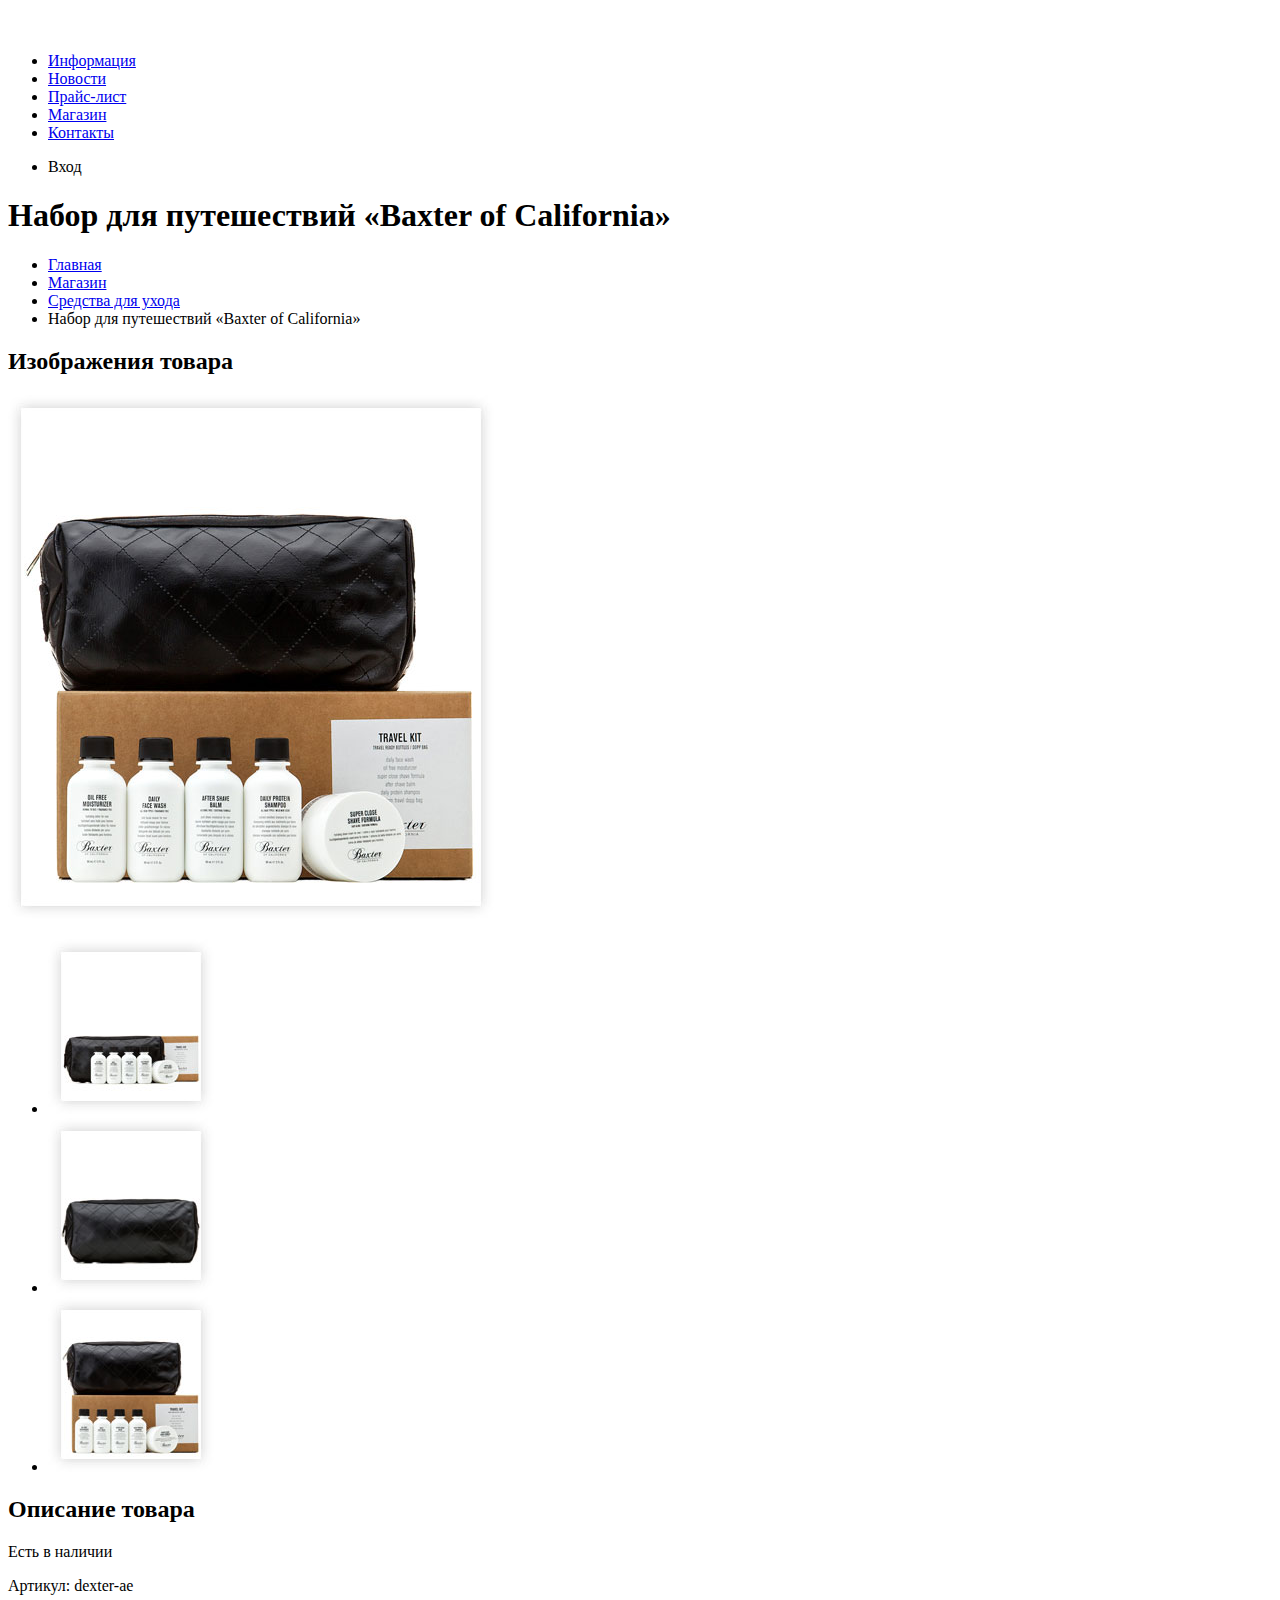
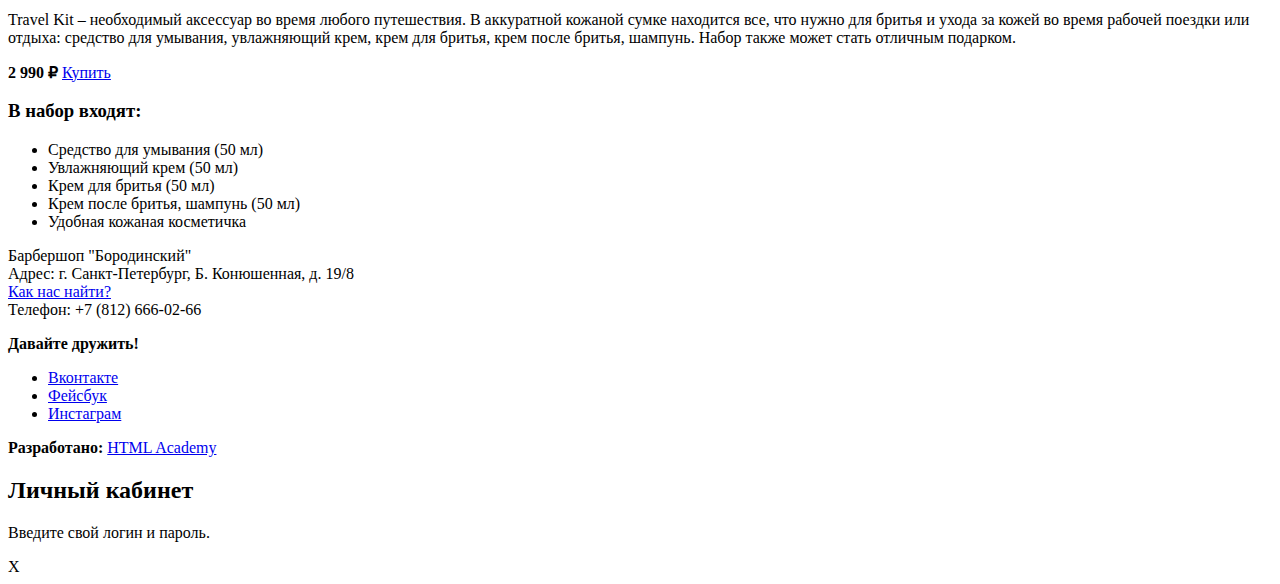
==== catalog-item.html @ 06c82981 "Update index.html" ====
<!DOCTYPE html>
<html lang="ru">
	<head>
		<meta charset="utf-8">
		<title></title>
	</head>
	<body>
		<header class="main-header">
			<nav class="main-menu">
				<a class="main-header-logo" href="index.html">
					<img src="img/logo-small.svg" alt="Логотип барбершопа «Бородинский»" width="111" height="24">
				</a>
				<ul class="site-menu">
					<li><a href="info.html">Информация</a></li>
					<li><a href="news.html">Новости</a></li>
					<li><a href="price.html">Прайс-лист</a></li>
					<li class="site-menu-current"><a href="shop.html">Магазин</a></li>
					<li><a href="contacts.html">Контакты</a></li>
				</ul>
				<ul class="user-menu">
					<li class="login-link">Вход</li>
				</ul>
			</nav>
		</header>
		
		<main class="main-content">
			<h1 class="page-title">Набор для путешествий «Baxter of California»</h1>
			
			<ul class="breadcrumbs">
				<li><a href="index.html">Главная</a></li>
				<li><a href="#.html">Магазин</a></li>
				<li><a href="#.html">Средства для ухода</a></li>
				<li class="breadcrumbs-current">Набор для путешествий «Baxter of California»</li>
			</ul>
			
			<section class="product-photos">
				<h2 class="visually-hidden">Изображения товара</h2>
				<p class="product-photo-full">
					<img src="img/product-big.jpg" width="486" height="524" alt="Фото всего набора">
				</p>
				<ul class="product-photo-preview">
					<li><img src="img/product-small-1.jpg" width="166" height="175" alt="Фото в анфас"></li>
					<li><img src="img/product-small-2.jpg" width="166" height="175" alt="Фото в профиль"></li>
					<li><img src="img/product-small-3.jpg" width="166" height="175" alt="Фото отдельной части"></li>
				</ul>
			</section>
			
			<section class="product-info">
				<h2 class="visually-hidden">Описание товара</h2>
				<p class="product-availability">Есть в наличии</p>
				<p class="product-article">Артикул: dexter-ae</p>
				<p class="product-text">Travel Kit – необходимый аксессуар во время любого путешествия. В аккуратной кожаной сумке находится все, что нужно для бритья и ухода за кожей во время рабочей поездки или отдыха: средство для умывания, увлажняющий крем, крем для бритья, крем после бритья, шампунь. Набор также может стать отличным подарком.</p>
				<p class="product-price">
					<b>2 990 ₽</b>
					<a class="button" href="#">Купить</a>
				</p>
				<h3>В набор входят:</h3>
				<ul>
					<li>Средство для умывания (50 мл)</li>
					<li>Увлажняющий крем (50 мл)</li>
					<li>Крем для бритья (50 мл)</li>
					<li>Крем после бритья, шампунь (50 мл)</li>
					<li>Удобная кожаная косметичка</li>
				</ul>
			</section>
		</main>
		
		<footer class="main-footer">
			<p class="footer-contacts">
				Барбершоп "Бородинский"<br>
				Адрес: г. Санкт-Петербург, Б. Конюшенная, д. 19/8<br>
				<a href="map.html">Как нас найти?</a><br>
				Телефон: +7 (812) 666-02-66
			</p>
			<div class="footer-social">
				<b>Давайте дружить!</b>
				<ul>
					<li><a class="social-button" href="#">Вконтакте</a></li>
					<li><a class="social-button" href="#">Фейсбук</a></li>
					<li><a class="social-button" href="#">Инстаграм</a></li>
				</ul>		
			</div>
			<p class="footer-copyright">
				<b>Разработано:</b>
				<a class="button" href="https://htmlacademy.ru/">HTML Academy</a>
			</p>
		</footer>
		
		<section class="modal modal-login">
			<h2>Личный кабинет</h2>
			<p>Введите свой логин и пароль.</p>
			<!-- Форма входа -->
			<span class="modal-close">X</span>
		</section>
	</body>
</html>
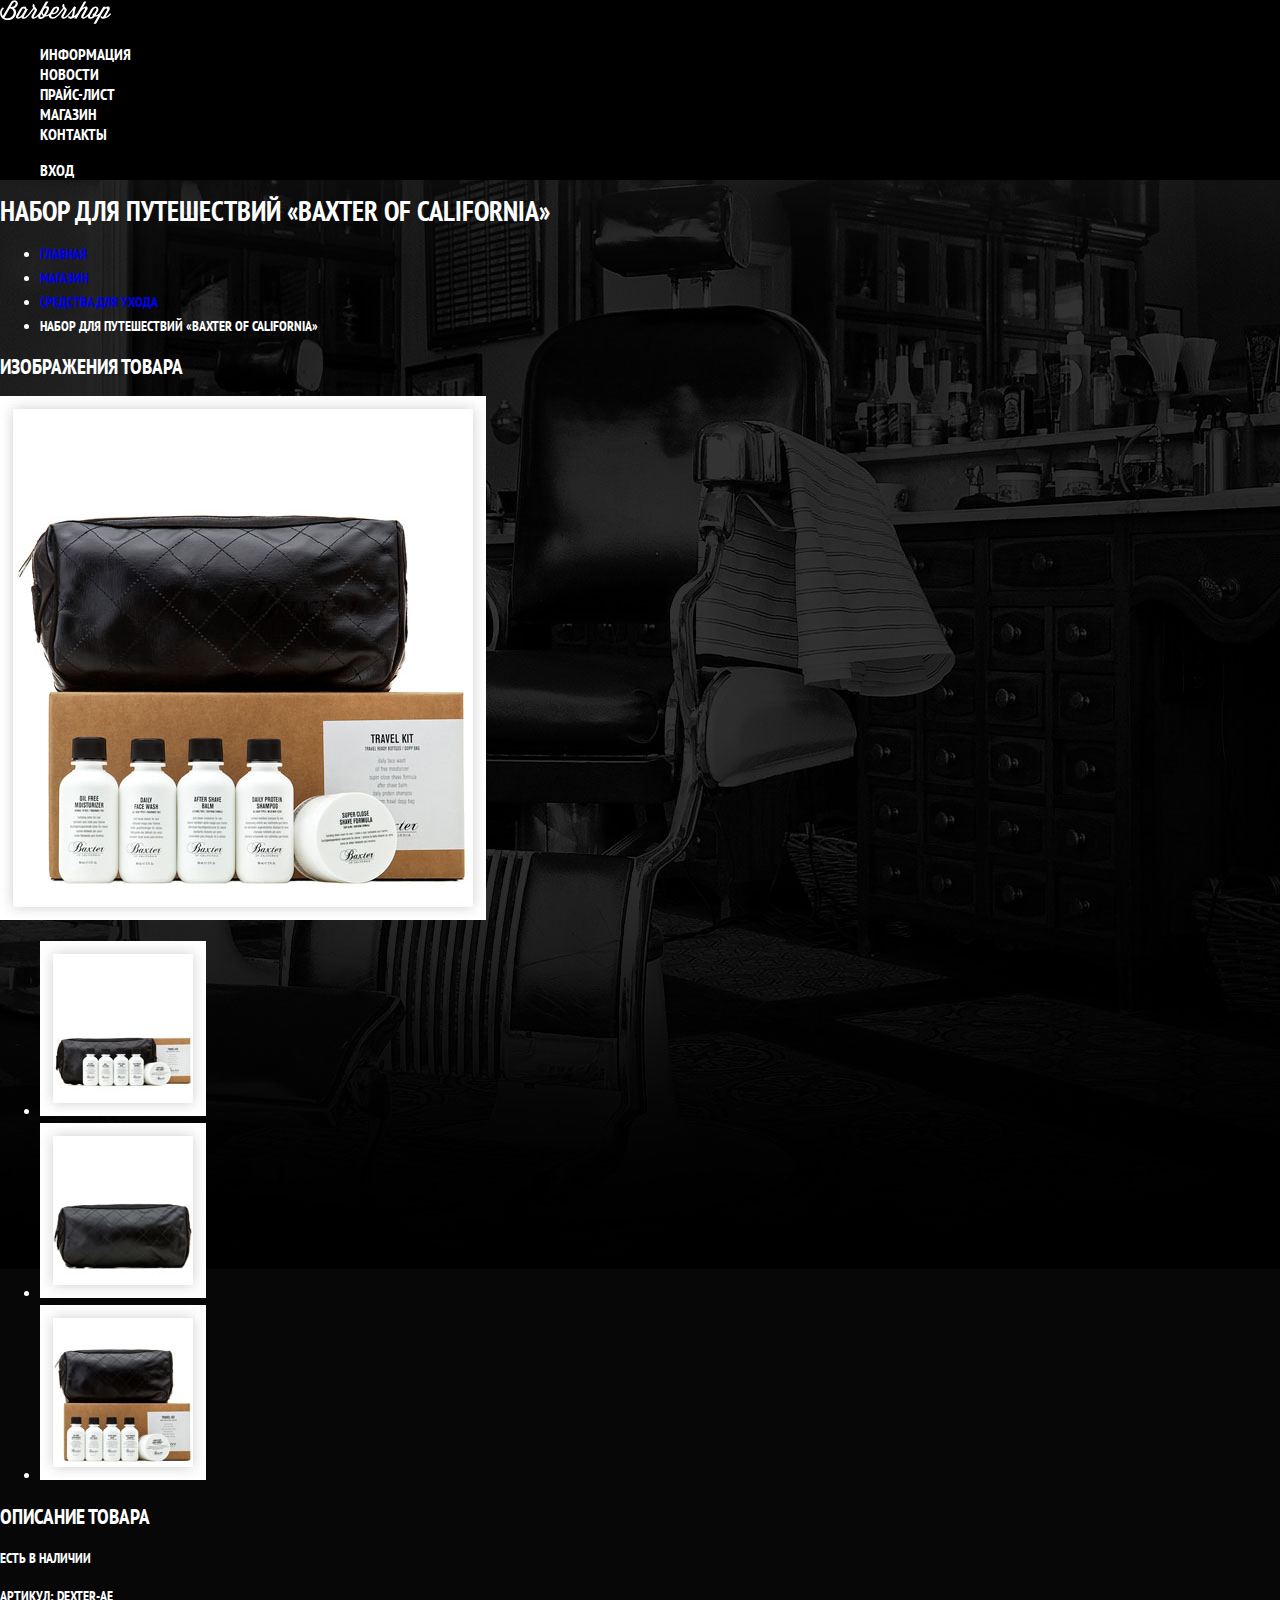
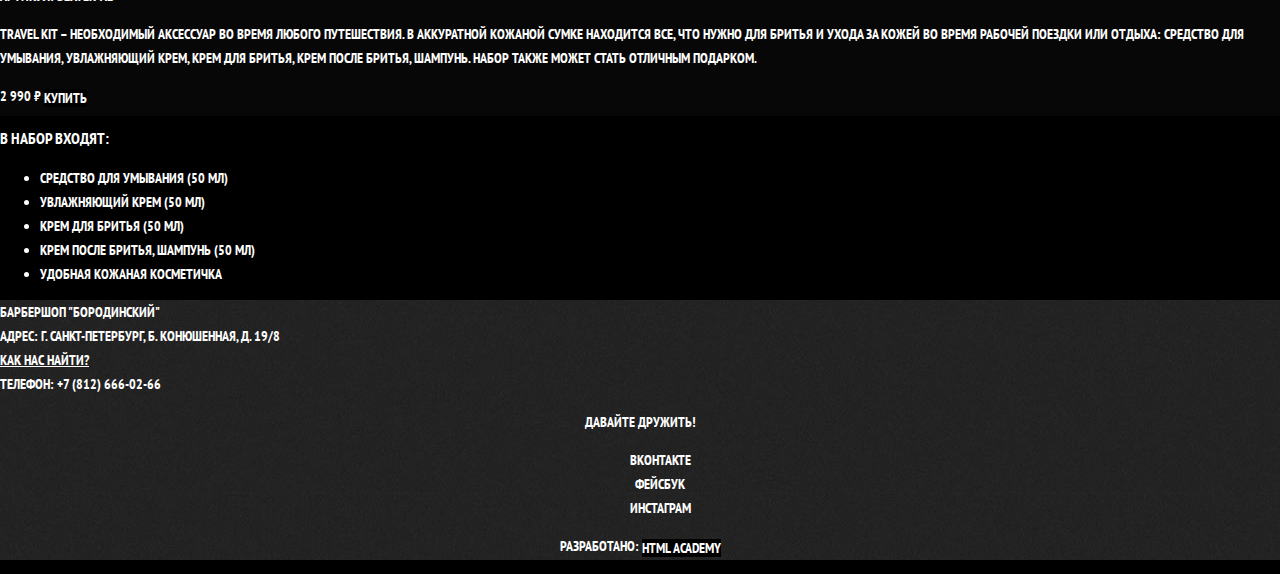
==== commit fe03894a: "Add style.css" ====
--- a/catalog-item.html
+++ b/catalog-item.html
@@ -2,37 +2,43 @@
 <html lang="ru">
 	<head>
 		<meta charset="utf-8">
-		<title></title>
+		<title>Барбершоп «Бородинский»</title>
+		<link href="https://fonts.googleapis.com/css?family=PT+Sans+Narrow:400,700&amp;subset=latin,cyrillic" rel="stylesheet">
+		<link href="css/normalize.css" rel="stylesheet">
+		<link href="css/style.css" rel="stylesheet">
 	</head>
 	<body>
 		<header class="main-header">
 			<nav class="main-menu">
 				<a class="main-header-logo" href="index.html">
-					<img src="img/logo-small.svg" alt="Логотип барбершопа «Бородинский»" width="111" height="24">
+					<img src="img/logo-small.svg" width="111" height="24" alt="Логотип барбершопа «Бородинский»">
 				</a>
 				<ul class="site-menu">
 					<li><a href="info.html">Информация</a></li>
 					<li><a href="news.html">Новости</a></li>
 					<li><a href="price.html">Прайс-лист</a></li>
-					<li class="site-menu-current"><a href="shop.html">Магазин</a></li>
+					<li><a href="catalog.html">Магазин</a></li>
 					<li><a href="contacts.html">Контакты</a></li>
 				</ul>
 				<ul class="user-menu">
-					<li class="login-link">Вход</li>
+					<li>
+						<a class="login-link" href="login.html">Вход</a>
+					</li>
 				</ul>
 			</nav>
 		</header>
-		
+
 		<main class="main-content">
+
 			<h1 class="page-title">Набор для путешествий «Baxter of California»</h1>
-			
+
 			<ul class="breadcrumbs">
 				<li><a href="index.html">Главная</a></li>
 				<li><a href="#.html">Магазин</a></li>
 				<li><a href="#.html">Средства для ухода</a></li>
 				<li class="breadcrumbs-current">Набор для путешествий «Baxter of California»</li>
 			</ul>
-			
+
 			<section class="product-photos">
 				<h2 class="visually-hidden">Изображения товара</h2>
 				<p class="product-photo-full">
@@ -44,7 +50,7 @@
 					<li><img src="img/product-small-3.jpg" width="166" height="175" alt="Фото отдельной части"></li>
 				</ul>
 			</section>
-			
+
 			<section class="product-info">
 				<h2 class="visually-hidden">Описание товара</h2>
 				<p class="product-availability">Есть в наличии</p>
@@ -64,7 +70,7 @@
 				</ul>
 			</section>
 		</main>
-		
+
 		<footer class="main-footer">
 			<p class="footer-contacts">
 				Барбершоп "Бородинский"<br>
@@ -78,19 +84,12 @@
 					<li><a class="social-button" href="#">Вконтакте</a></li>
 					<li><a class="social-button" href="#">Фейсбук</a></li>
 					<li><a class="social-button" href="#">Инстаграм</a></li>
-				</ul>		
+				</ul>
 			</div>
 			<p class="footer-copyright">
 				<b>Разработано:</b>
 				<a class="button" href="https://htmlacademy.ru/">HTML Academy</a>
 			</p>
 		</footer>
-		
-		<section class="modal modal-login">
-			<h2>Личный кабинет</h2>
-			<p>Введите свой логин и пароль.</p>
-			<!-- Форма входа -->
-			<span class="modal-close">X</span>
-		</section>
 	</body>
 </html>
--- a/css/style.css
+++ b/css/style.css
@@ -0,0 +1,207 @@
+body {
+  margin: 0;
+  padding: 0;
+
+  font-family: "PT Sans Narrow", Arial, sans-serif;
+  font-size: 14px;
+  line-height: 24px;
+  font-weight: 700;
+  color: #ffffff;
+  text-transform: uppercase;
+
+  background-color: #000000;
+  background-image: url("../img/bg.jpg");
+  background-position: top center;
+  background-repeat: no-repeat;
+}
+
+.inner-page {
+  color: #000000;
+
+  background-color: #f9f6f3;
+  background-image: url("img/pattern-light.jpg");
+  background-position: 0 0;
+  background-repeat: repeat;
+}
+
+a {
+  text-decoration: none;
+}
+
+.button {
+  font: inherit;
+
+  text-align: center;
+  color: #ffffff;
+  vertical-align: middle;
+  text-transform: uppercase;
+
+  background-color: #000000;
+  border: none;
+}
+
+.button:hover,
+.button:focus,
+.button:active {
+  background-color: #663d15;
+}
+
+.main-menu {
+  font-size: 16px;
+  line-height: 20px;
+  color: #ffffff;
+
+  background-color: #000000;
+}
+
+.site-menu,
+.user-menu {
+  list-style: none;
+}
+
+.site-menu a,
+.user-menu a {
+  color: #ffffff;
+}
+
+.site-menu a:hover,
+.site-menu a:focus,
+.user-menu a:hover,
+.user-menu a:focus {
+  background-color: #242424;
+}
+
+.features-list {
+  list-style: none;
+}
+
+.features-item {
+  text-align: center;
+}
+
+.features-item h3 {
+  font-size: 30px;
+  line-height: 42px;
+}
+
+.index-columns {
+  color: #000000;
+
+  background-color: #f8f5f2;
+  background-image: url("../img/pattern-light.jpg");
+  background-position: 0 0;
+  background-repeat: repeat;
+}
+
+.index-columns h2 {
+  font-size: 30px;
+  line-height: 42px;
+}
+.news-list {
+  list-style: none;
+}
+
+.news-item time {
+  text-transform: none;
+}
+
+.gallery-content {
+  background-color: #cccccc;
+  border: 7px solid #ffffff;
+}
+
+.appointment-item input {
+  font: inherit;
+
+  background-color: transparent;
+  border: 2px solid #000000;
+}
+
+.appointment-item input:focus {
+  border-color: #663d15;
+}
+
+.main-footer {
+  color: #ffffff;
+
+  background-color: #212121;
+  background-image: url("../img/pattern-dark.jpg");
+  background-position: 0 0;
+  background-repeat: repeat;
+}
+
+.footer-contacts a {
+  color: #ffffff;
+  text-decoration: underline;
+}
+
+.footer-contacts a:hover,
+.footer-contacts a:focus {
+  text-decoration: none;
+}
+
+.footer-social {
+  text-align: center;
+}
+
+.footer-social ul {
+  list-style: none;
+}
+
+.social-button {
+  color: #ffffff;
+}
+
+.footer-copyright {
+  text-align: center;
+}
+
+.footer-copyright .button:hover,
+.footer-copyright .button:focus {
+  color: #000000;
+
+  background-color: #ffffff;
+}
+
+.modal {
+  color: #000000;
+
+  background-color: #f8f3f0;
+  background-image: url("../img/pattern-light.jpg");
+  background-position: 0 0;
+  background-repeat: repeat;
+}
+
+.modal h2 {
+  font-size: 30px;
+  line-height: 42px;
+}
+
+.login-form input[type="text"],
+.login-form input[type="password"] {
+  font: inherit;
+  color: #000000;
+  text-transform: uppercase;
+
+  background-color: #f9f6f3;
+  border: 2px solid #000000;
+}
+
+.login-form input:focus {
+  border-color: #663d15;
+}
+
+.login-checkbox:hover,
+.login-checkbox:focus {
+  color: #663d15;
+}
+
+.restore {
+  color: #000000;
+  text-decoration: underline;
+}
+
+.restore:hover,
+.restore:focus {
+  text-decoration: none;
+}
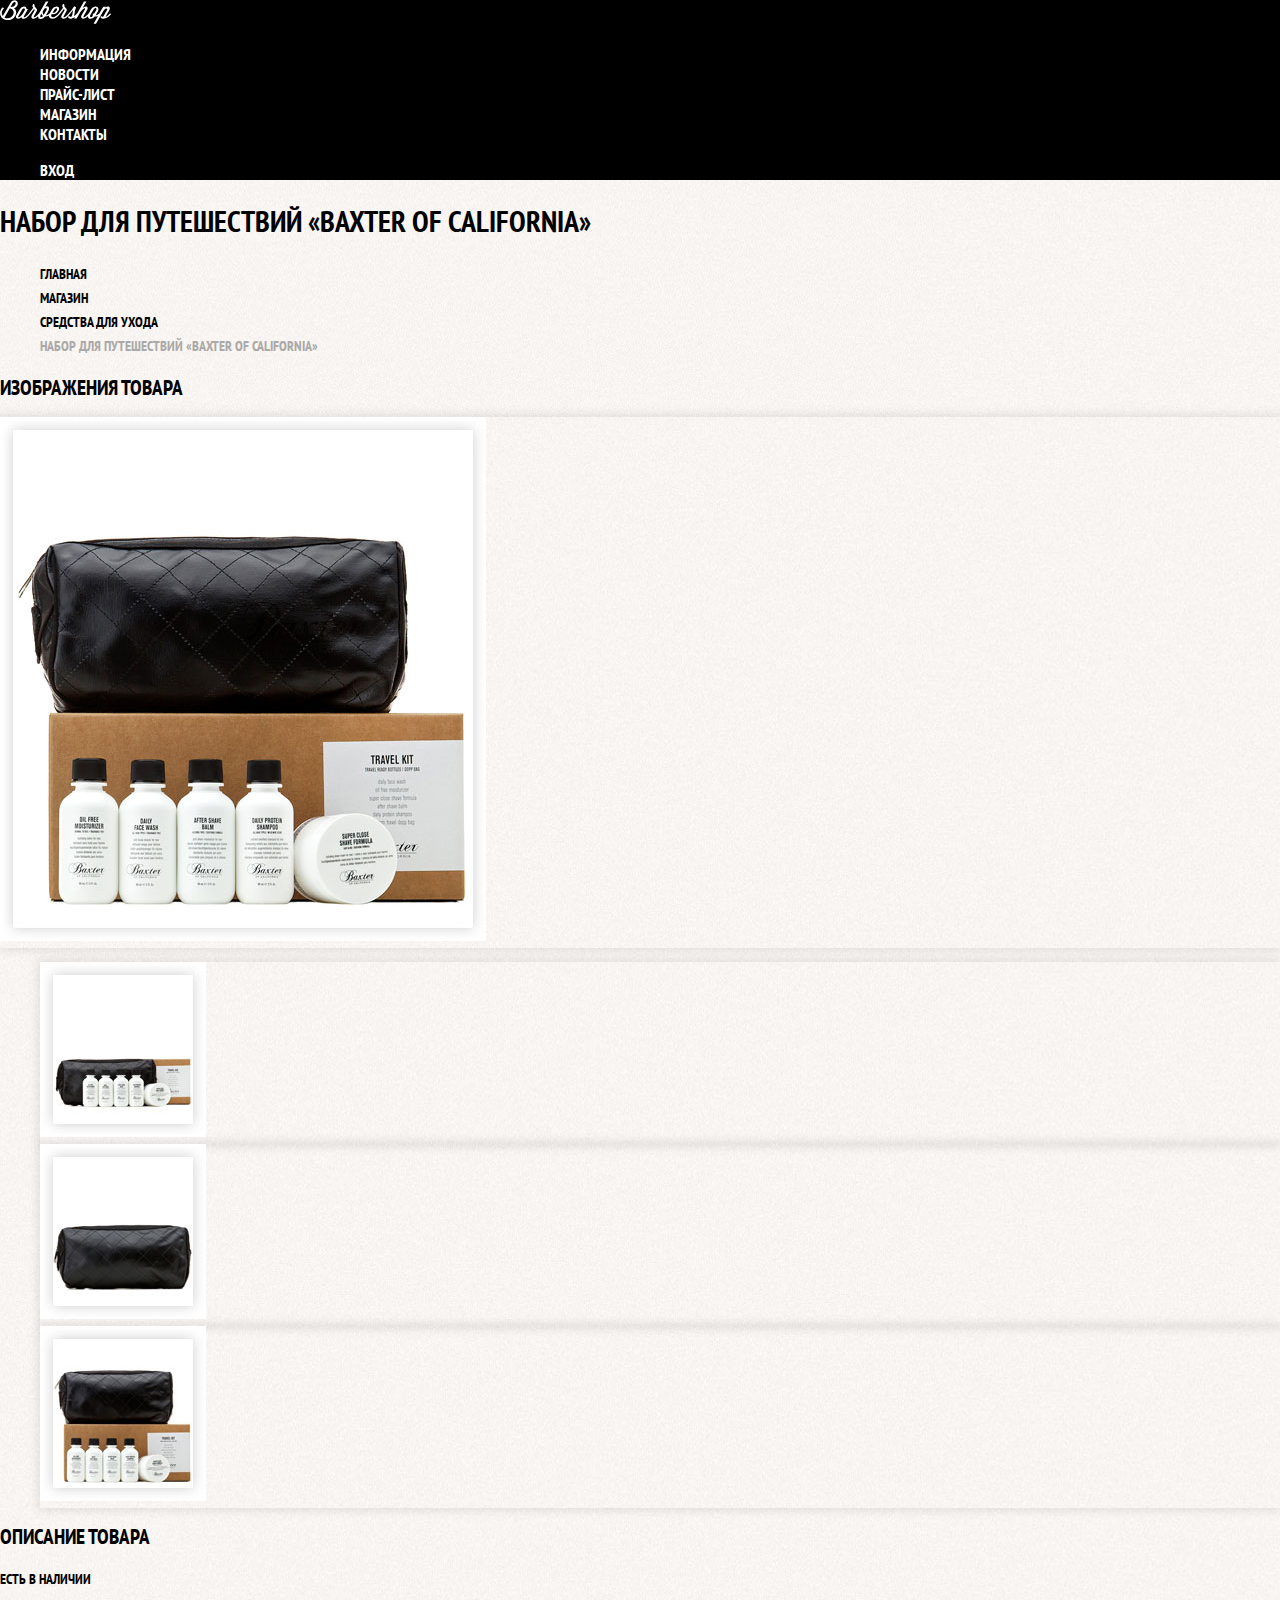
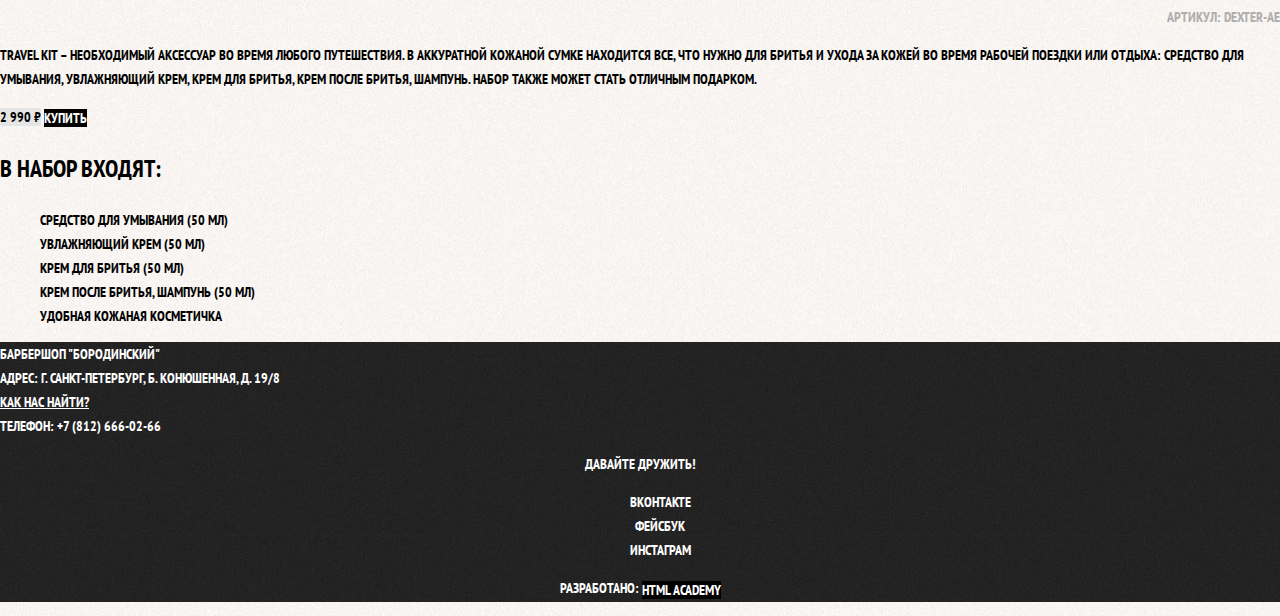
==== commit a6a1d47a: "Update style.css" ====
--- a/catalog-item.html
+++ b/catalog-item.html
@@ -7,7 +7,7 @@
 		<link href="css/normalize.css" rel="stylesheet">
 		<link href="css/style.css" rel="stylesheet">
 	</head>
-	<body>
+	<body class="inner-page">
 		<header class="main-header">
 			<nav class="main-menu">
 				<a class="main-header-logo" href="index.html">
--- a/css/style.css
+++ b/css/style.css
@@ -19,7 +19,7 @@
   color: #000000;
 
   background-color: #f9f6f3;
-  background-image: url("img/pattern-light.jpg");
+  background-image: url("../img/pattern-light.jpg");
   background-position: 0 0;
   background-repeat: repeat;
 }
@@ -121,6 +121,158 @@
   border-color: #663d15;
 }
 
+.page-title {
+  font-size: 30px;
+  line-height: 42px;
+}
+
+.breadcrumbs {
+  list-style: none;
+}
+
+.breadcrumbs a {
+  color: #000000;
+}
+
+.breadcrumbs a:hover,
+.breadcrumbs a:focus {
+  text-decoration: underline;
+}
+
+.breadcrumbs-current {
+  color: #aba9a7;
+}
+
+.filter fieldset {
+  border: none;
+}
+
+.filter legend {
+  font-size: 24px;
+  line-height: 30px;
+}
+
+.filter ul {
+  list-style: none;
+  line-height: 18px;
+}
+
+.filter-input:hover + label,
+.filter-input:focus + label {
+  color: #663d15;
+}
+
+.filter-input:disabled + label {
+  color: #000000;
+
+  opacity: 0.5;
+}
+
+.catalog-list {
+  list-style: none;
+}
+
+.catalog-item {
+  background-color: #f8f8f8;
+  box-shadow: 0 0 10px rgba(0, 0, 0, 0.1);
+}
+
+.catalog-item:hover {
+  box-shadow: 0 0 10px rgba(0, 0, 0, 0.2);
+}
+
+.catalog-item a {
+  color: #000000;
+}
+
+.catalog-item h3 {
+  font-size: 14px;
+  line-height: 18px;
+}
+
+.catalog-category {
+  text-transform: none;
+}
+.catalog-item-price b {
+  font-size: 14px;
+  line-height: 20px;
+  text-align: center;
+
+  background-color: #e5e5e5;
+}
+
+.catalog-item-price .button {
+  line-height: 20px;
+  color: #ffffff;
+}
+
+.pagination-list {
+  list-style: none;
+}
+
+.pagination-item a {
+  color: #ffffff;
+
+  background-color: #000000;
+}
+
+.pagination-item a:hover,
+.pagination-item a:focus,
+.pagination-item a:active {
+  background-color: #663d15;
+}
+
+.pagination-item-current a {
+  color: #000000;
+
+  background-color: #ffffff;
+}
+
+.pagination-item-current a:hover,
+.pagination-item-current a:focus,
+.pagination-item-current a:active {
+  color: #000000;
+
+  background-color: #ffffff;
+}
+
+.product-photo-preview {
+  list-style: none;
+}
+
+.product-photo-preview {
+  list-style: none;
+}
+
+.product-photo-preview li {
+  box-shadow: 0 0 10px 2px rgba(0, 0, 0, 0.1);
+}
+
+.product-photo-full {
+  box-shadow: 0 0 10px 2px rgba(0, 0, 0, 0.1);
+}
+
+.product-article {
+  text-align: right;
+  color: #aeaeae;
+}
+
+.product-info h3 {
+  font-size: 24px;
+  line-height: 30px;
+}
+
+.product-info ul {
+  list-style: none;
+}
+
+.product-price b {
+  line-height: 20px;
+  text-align: center;
+
+  background-color: #e5e5e5;
+}
+
 .main-footer {
   color: #ffffff;
 
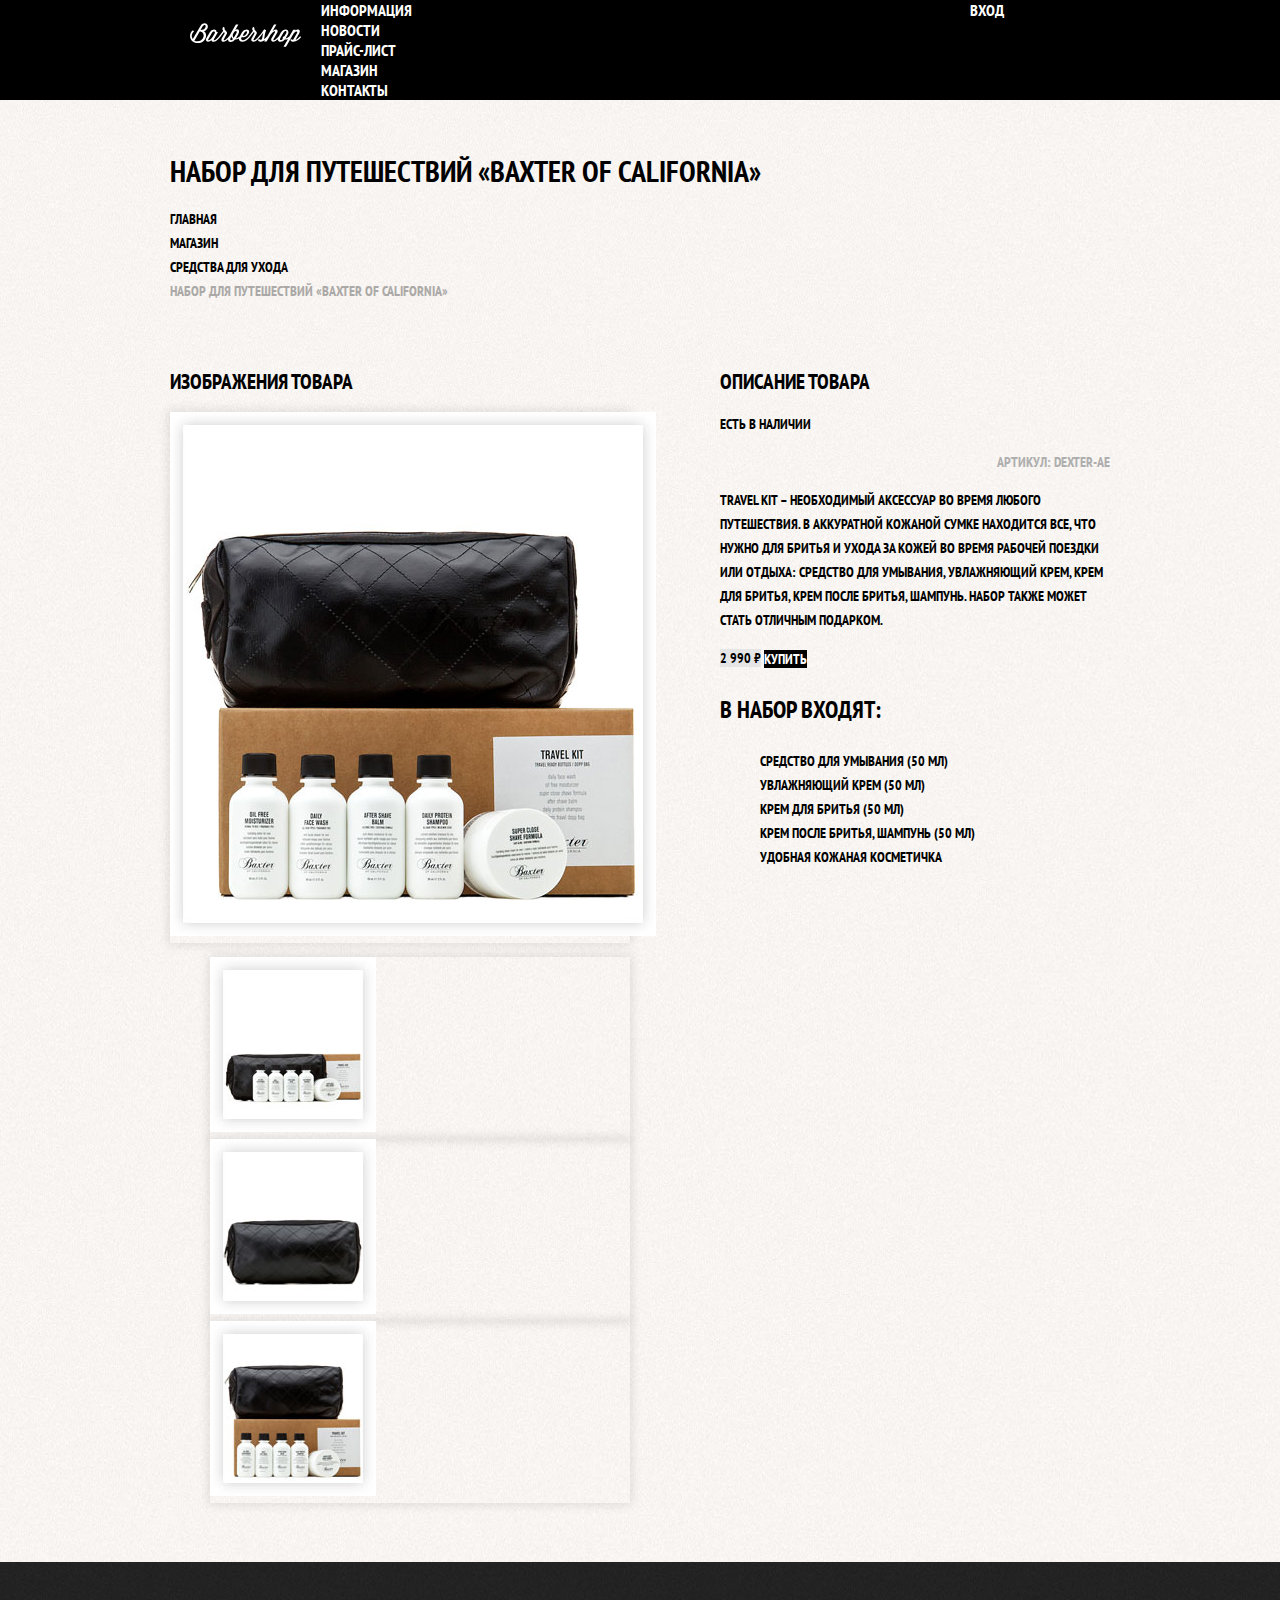
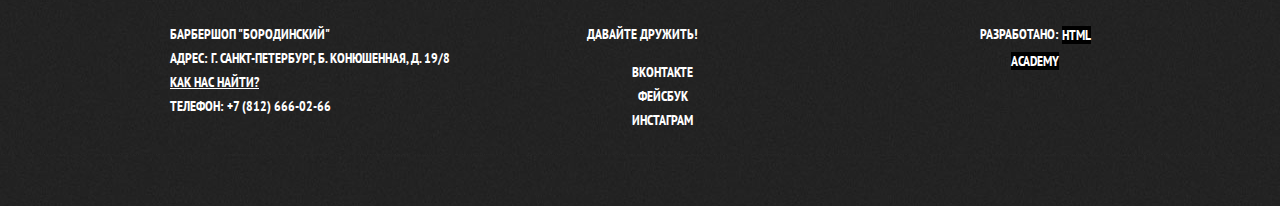
==== commit 3da6b379: "Updated style.css" ====
--- a/catalog-item.html
+++ b/catalog-item.html
@@ -9,7 +9,7 @@
 	</head>
 	<body class="inner-page">
 		<header class="main-header">
-			<nav class="main-menu">
+			<nav class="main-menu container">
 				<a class="main-header-logo" href="index.html">
 					<img src="img/logo-small.svg" width="111" height="24" alt="Логотип барбершопа «Бородинский»">
 				</a>
@@ -28,7 +28,7 @@
 			</nav>
 		</header>
 
-		<main class="main-content">
+		<main class="container">
 
 			<h1 class="page-title">Набор для путешествий «Baxter of California»</h1>
 
@@ -39,57 +39,61 @@
 				<li class="breadcrumbs-current">Набор для путешествий «Baxter of California»</li>
 			</ul>
 
-			<section class="product-photos">
-				<h2 class="visually-hidden">Изображения товара</h2>
-				<p class="product-photo-full">
-					<img src="img/product-big.jpg" width="486" height="524" alt="Фото всего набора">
-				</p>
-				<ul class="product-photo-preview">
-					<li><img src="img/product-small-1.jpg" width="166" height="175" alt="Фото в анфас"></li>
-					<li><img src="img/product-small-2.jpg" width="166" height="175" alt="Фото в профиль"></li>
-					<li><img src="img/product-small-3.jpg" width="166" height="175" alt="Фото отдельной части"></li>
-				</ul>
-			</section>
+			<div class="catalog-columns">
+				<section class="product-photos">
+					<h2 class="visually-hidden">Изображения товара</h2>
+					<p class="product-photo-full">
+						<img src="img/product-big.jpg" width="486" height="524" alt="Фото всего набора">
+					</p>
+					<ul class="product-photo-preview">
+						<li><img src="img/product-small-1.jpg" width="166" height="175" alt="Фото в анфас"></li>
+						<li><img src="img/product-small-2.jpg" width="166" height="175" alt="Фото в профиль"></li>
+						<li><img src="img/product-small-3.jpg" width="166" height="175" alt="Фото отдельной части"></li>
+					</ul>
+				</section>
 
-			<section class="product-info">
-				<h2 class="visually-hidden">Описание товара</h2>
-				<p class="product-availability">Есть в наличии</p>
-				<p class="product-article">Артикул: dexter-ae</p>
-				<p class="product-text">Travel Kit – необходимый аксессуар во время любого путешествия. В аккуратной кожаной сумке находится все, что нужно для бритья и ухода за кожей во время рабочей поездки или отдыха: средство для умывания, увлажняющий крем, крем для бритья, крем после бритья, шампунь. Набор также может стать отличным подарком.</p>
-				<p class="product-price">
-					<b>2 990 ₽</b>
-					<a class="button" href="#">Купить</a>
-				</p>
-				<h3>В набор входят:</h3>
-				<ul>
-					<li>Средство для умывания (50 мл)</li>
-					<li>Увлажняющий крем (50 мл)</li>
-					<li>Крем для бритья (50 мл)</li>
-					<li>Крем после бритья, шампунь (50 мл)</li>
-					<li>Удобная кожаная косметичка</li>
-				</ul>
-			</section>
+				<section class="product-info">
+					<h2 class="visually-hidden">Описание товара</h2>
+					<p class="product-availability">Есть в наличии</p>
+					<p class="product-article">Артикул: dexter-ae</p>
+					<p class="product-text">Travel Kit – необходимый аксессуар во время любого путешествия. В аккуратной кожаной сумке находится все, что нужно для бритья и ухода за кожей во время рабочей поездки или отдыха: средство для умывания, увлажняющий крем, крем для бритья, крем после бритья, шампунь. Набор также может стать отличным подарком.</p>
+					<p class="product-price">
+						<b>2 990 ₽</b>
+						<a class="button" href="#">Купить</a>
+					</p>
+					<h3>В набор входят:</h3>
+					<ul>
+						<li>Средство для умывания (50 мл)</li>
+						<li>Увлажняющий крем (50 мл)</li>
+						<li>Крем для бритья (50 мл)</li>
+						<li>Крем после бритья, шампунь (50 мл)</li>
+						<li>Удобная кожаная косметичка</li>
+					</ul>
+				</section>
+			</div>
 		</main>
 
 		<footer class="main-footer">
-			<p class="footer-contacts">
-				Барбершоп "Бородинский"<br>
-				Адрес: г. Санкт-Петербург, Б. Конюшенная, д. 19/8<br>
-				<a href="map.html">Как нас найти?</a><br>
-				Телефон: +7 (812) 666-02-66
-			</p>
-			<div class="footer-social">
-				<b>Давайте дружить!</b>
-				<ul>
-					<li><a class="social-button" href="#">Вконтакте</a></li>
-					<li><a class="social-button" href="#">Фейсбук</a></li>
-					<li><a class="social-button" href="#">Инстаграм</a></li>
-				</ul>
+			<div class="container">
+				<p class="footer-contacts">
+					Барбершоп "Бородинский"<br>
+					Адрес: г. Санкт-Петербург, Б. Конюшенная, д. 19/8<br>
+					<a href="map.html">Как нас найти?</a><br>
+					Телефон: +7 (812) 666-02-66
+				</p>
+				<div class="footer-social">
+					<b>Давайте дружить!</b>
+					<ul>
+						<li><a class="social-button" href="#">Вконтакте</a></li>
+						<li><a class="social-button" href="#">Фейсбук</a></li>
+						<li><a class="social-button" href="#">Инстаграм</a></li>
+					</ul>
+				</div>
+				<p class="footer-copyright">
+					<b>Разработано:</b>
+					<a class="button" href="https://htmlacademy.ru/">HTML Academy</a>
+				</p>
 			</div>
-			<p class="footer-copyright">
-				<b>Разработано:</b>
-				<a class="button" href="https://htmlacademy.ru/">HTML Academy</a>
-			</p>
 		</footer>
 	</body>
 </html>
--- a/css/style.css
+++ b/css/style.css
@@ -1,3 +1,4 @@
+
 body {
   margin: 0;
   padding: 0;
@@ -24,6 +25,16 @@
   background-repeat: repeat;
 }
 
+.main-header {
+  margin-bottom: 75px;
+}
+
+.inner-page .main-header {
+  margin-bottom: 50px;
+
+  background-color: #000000;
+}
+
 a {
   text-decoration: none;
 }
@@ -47,16 +58,65 @@
 }
 
 .main-menu {
+  display: flex;
+  flex-direction: column;
+  align-items: center;
+
   font-size: 16px;
   line-height: 20px;
   color: #ffffff;
 
+  background-color: transparent;
+}
+
+.inner-page .main-menu {
+  align-items: flex-start;
+  flex-direction: row;
+}
+
+.main-header-logo {
+  order: 2;
+  width: 368px;
+  height: 153px;
+}
+
+.inner-page .main-header-logo {
+  order: 0;
+
+  width: 111px;
+  height: 24px;
+  padding: 23px 20px;
+}
+
+.main-menu-wrapper {
+  width: 100%;
+  margin-bottom: 60px;
+
   background-color: #000000;
+}
+
+.main-menu-wrapper .container {
+  display: flex;
+  justify-content: space-between;
 }
 
 .site-menu,
 .user-menu {
   list-style: none;
+  margin: 0;
+  padding: 0;
+}
+
+.site-menu {
+  width: 620px;;
+}
+
+.user-menu {
+  width: 140px;
+}
+
+.inner-page .user-menu {
+  margin-left: auto;
 }
 
 .site-menu a,
@@ -71,11 +131,27 @@
   background-color: #242424;
 }
 
+.container {
+  width: 940px;
+  margin: 0 auto;
+  padding: 0 10px;
+}
+
+.features {
+  margin-bottom: 80px;
+}
+
 .features-list {
+  display: flex;
+  justify-content: space-between;
+  margin: 0;
+  padding: 0;
+
   list-style: none;
 }
 
 .features-item {
+  width: 300px;
   text-align: center;
 }
 
@@ -85,6 +161,11 @@
 }
 
 .index-columns {
+  display: flex;
+  justify-content: space-between;
+  padding: 50px 80px;
+  margin-bottom: 35px;
+
   color: #000000;
 
   background-color: #f8f5f2;
@@ -97,12 +178,21 @@
   font-size: 30px;
   line-height: 42px;
 }
+
+.news {
+  width: 380px;
+}
+
 .news-list {
   list-style: none;
 }
 
 .news-item time {
   text-transform: none;
+}
+
+.gallery {
+  width: 380px;
 }
 
 .gallery-content {
@@ -110,6 +200,14 @@
   border: 7px solid #ffffff;
 }
 
+.contacts {
+  width: 380px;
+}
+
+.appointment {
+  width: 300px;
+}
+
 .appointment-item input {
   font: inherit;
 
@@ -122,11 +220,19 @@
 }
 
 .page-title {
+  margin: 0;
+  margin-bottom: 15px;
+  padding: 0;
+
   font-size: 30px;
   line-height: 42px;
 }
 
 .breadcrumbs {
+  padding: 0;
+  margin: 0;
+  margin-bottom: 50px;
+
   list-style: none;
 }
 
@@ -143,6 +249,15 @@
   color: #aba9a7;
 }
 
+.catalog-columns {
+  display: flex;
+  justify-content: space-between;
+}
+
+.filters {
+  width: 180px;
+}
+
 .filter fieldset {
   border: none;
 }
@@ -168,13 +283,32 @@
   opacity: 0.5;
 }
 
+.catalog {
+  width: 700px;
+}
+
+
 .catalog-list {
+  display: flex;
+  flex-wrap: wrap;
+  padding: 0;
+  margin: 0;
+  margin-bottom: 25px;
+
   list-style: none;
 }
 
 .catalog-item {
+  width: 220px;
+  margin-bottom: 20px;
+  margin-right: 20px;
+
   background-color: #f8f8f8;
   box-shadow: 0 0 10px rgba(0, 0, 0, 0.1);
+}
+
+.catalog-item:nth-child(3n) {
+  margin-right: 0;
 }
 
 .catalog-item:hover {
@@ -207,6 +341,9 @@
 }
 
 .pagination-list {
+  padding: 0;
+  margin: 0;
+
   list-style: none;
 }
 
@@ -240,8 +377,8 @@
   list-style: none;
 }
 
-.product-photo-preview {
-  list-style: none;
+.product-photos {
+  width: 460px;
 }
 
 .product-photo-preview li {
@@ -257,6 +394,17 @@
   color: #aeaeae;
 }
 
+.product-price b {
+  line-height: 20px;
+  text-align: center;
+
+  background-color: #e5e5e5;
+}
+
+.product-info {
+  width: 390px;
+}
+
 .product-info h3 {
   font-size: 24px;
   line-height: 30px;
@@ -266,14 +414,10 @@
   list-style: none;
 }
 
-.product-price b {
-  line-height: 20px;
-  text-align: center;
-
-  background-color: #e5e5e5;
-}
-
 .main-footer {
+  padding: 60px 0;
+  margin-top: 65px;
+
   color: #ffffff;
 
   background-color: #212121;
@@ -282,6 +426,20 @@
   background-repeat: repeat;
 }
 
+.inner-page .main-footer {
+  margin-top: 45px;
+}
+
+.main-footer .container {
+  display: flex;
+}
+
+.footer-contacts {
+  width: 320px;
+  margin: 0;
+  margin-right: 80px;
+}
+
 .footer-contacts a {
   color: #ffffff;
   text-decoration: underline;
@@ -293,6 +451,8 @@
 }
 
 .footer-social {
+  width: 145px;
+
   text-align: center;
 }
 
@@ -305,6 +465,9 @@
 }
 
 .footer-copyright {
+  width: 150px;
+  margin: 0;
+  margin-left: auto;
   text-align: center;
 }
 
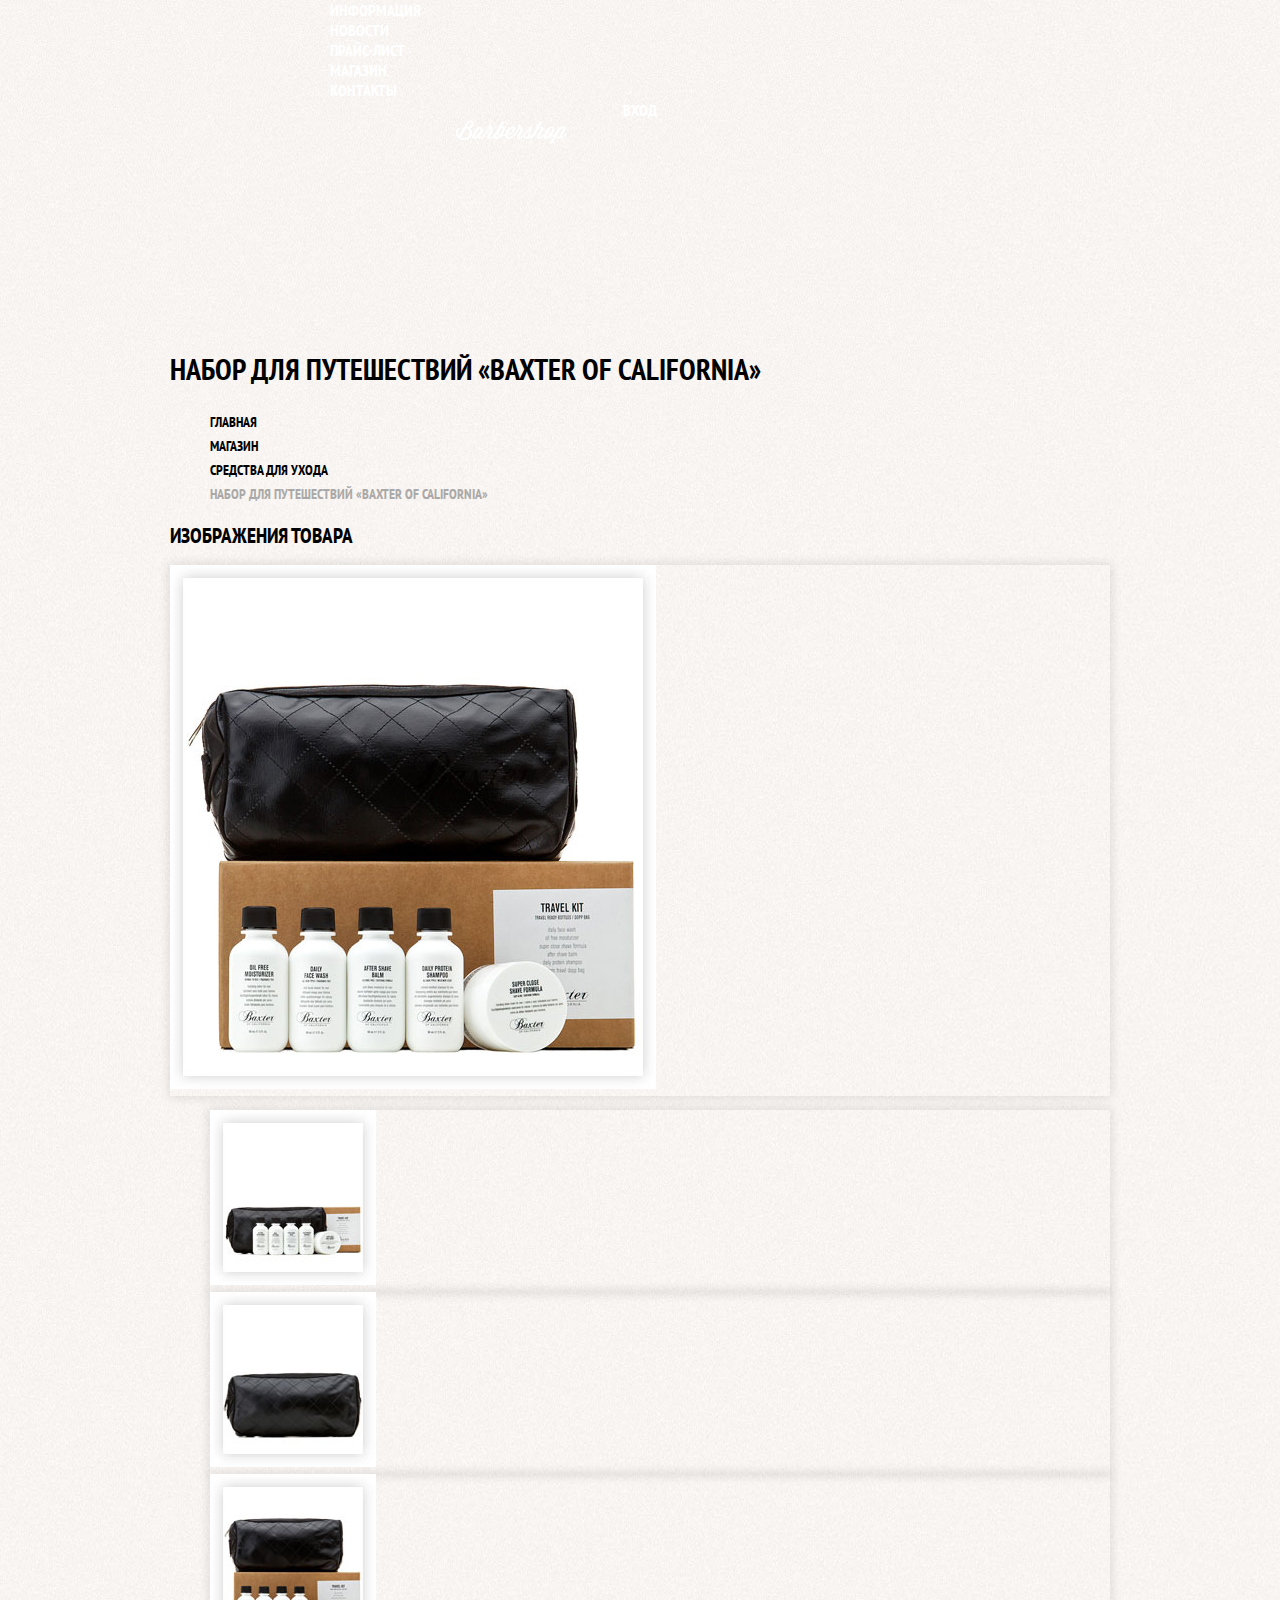
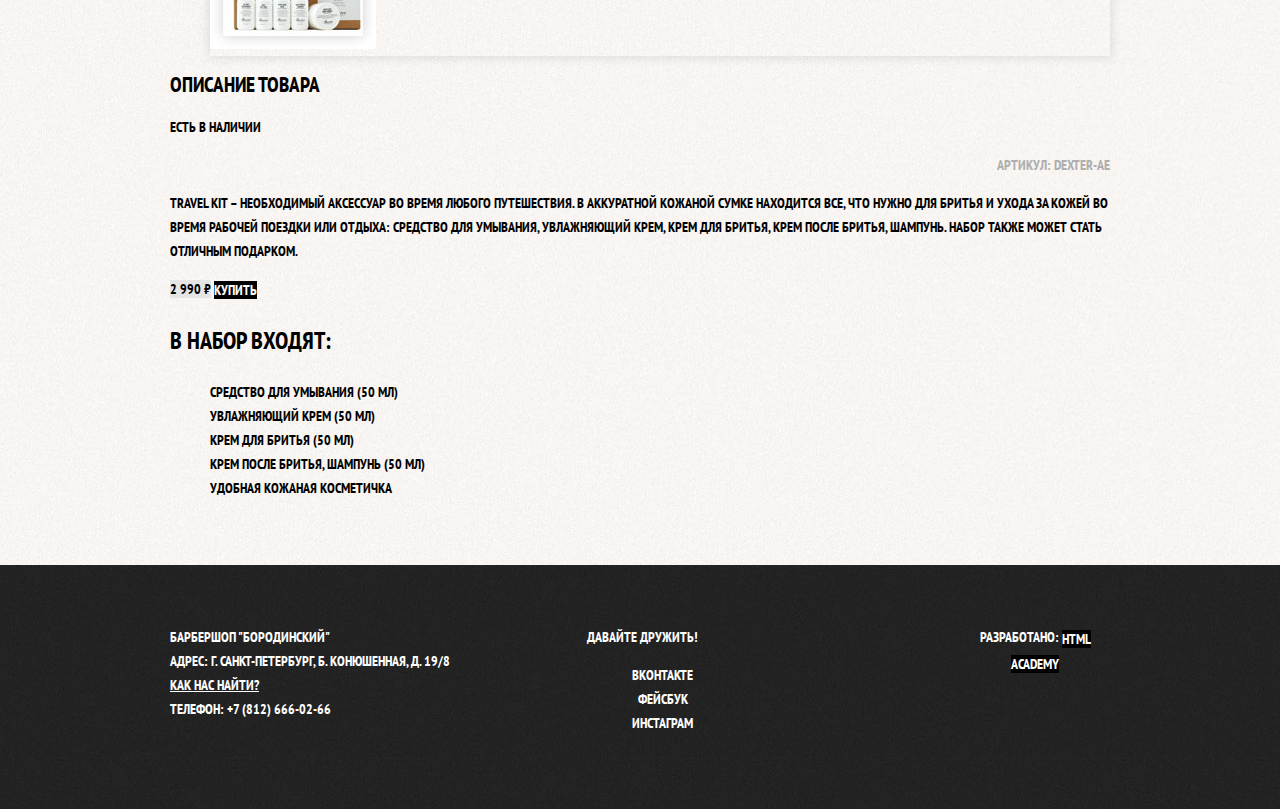
==== commit 6af5888b: "Update style.css" ====
--- a/catalog-item.html
+++ b/catalog-item.html
@@ -9,18 +9,18 @@
 	</head>
 	<body class="inner-page">
 		<header class="main-header">
-			<nav class="main-menu container">
+			<nav class="main-navigation container">
 				<a class="main-header-logo" href="index.html">
 					<img src="img/logo-small.svg" width="111" height="24" alt="Логотип барбершопа «Бородинский»">
 				</a>
-				<ul class="site-menu">
+				<ul class="site-navigation">
 					<li><a href="info.html">Информация</a></li>
 					<li><a href="news.html">Новости</a></li>
 					<li><a href="price.html">Прайс-лист</a></li>
 					<li><a href="catalog.html">Магазин</a></li>
 					<li><a href="contacts.html">Контакты</a></li>
 				</ul>
-				<ul class="user-menu">
+				<ul class="user-navigation">
 					<li>
 						<a class="login-link" href="login.html">Вход</a>
 					</li>
--- a/css/style.css
+++ b/css/style.css
@@ -1,4 +1,3 @@
-
 body {
   margin: 0;
   padding: 0;
@@ -16,6 +15,10 @@
   background-repeat: no-repeat;
 }
 
+a {
+  text-decoration: none;
+}
+
 .inner-page {
   color: #000000;
 
@@ -29,16 +32,6 @@
   margin-bottom: 75px;
 }
 
-.inner-page .main-header {
-  margin-bottom: 50px;
-
-  background-color: #000000;
-}
-
-a {
-  text-decoration: none;
-}
-
 .button {
   font: inherit;
 
@@ -57,7 +50,7 @@
   background-color: #663d15;
 }
 
-.main-menu {
+.main-navigation {
   display: flex;
   flex-direction: column;
   align-items: center;
@@ -67,11 +60,6 @@
   color: #ffffff;
 
   background-color: transparent;
-}
-
-.inner-page .main-menu {
-  align-items: flex-start;
-  flex-direction: row;
 }
 
 .main-header-logo {
@@ -80,54 +68,43 @@
   height: 153px;
 }
 
-.inner-page .main-header-logo {
-  order: 0;
-
-  width: 111px;
-  height: 24px;
-  padding: 23px 20px;
-}
-
-.main-menu-wrapper {
+.main-navigation-wrapper {
   width: 100%;
   margin-bottom: 60px;
 
   background-color: #000000;
 }
 
-.main-menu-wrapper .container {
+.main-navigation-wrapper .container {
   display: flex;
   justify-content: space-between;
 }
 
-.site-menu,
-.user-menu {
+
+.site-navigation,
+.user-navigation {
   list-style: none;
   margin: 0;
   padding: 0;
 }
 
-.site-menu {
-  width: 620px;;
-}
-
-.user-menu {
-  width: 140px;
-}
-
-.inner-page .user-menu {
-  margin-left: auto;
-}
-
-.site-menu a,
-.user-menu a {
-  color: #ffffff;
-}
-
-.site-menu a:hover,
-.site-menu a:focus,
-.user-menu a:hover,
-.user-menu a:focus {
+.site-navigation {
+  width: 620px;
+}
+
+.user-navigation {
+  max-width: 140px;
+}
+
+.site-navigation a,
+.user-navigation a {
+  color: #ffffff;
+}
+
+.site-navigation a:hover,
+.site-navigation a:focus,
+.user-navigation a:hover,
+.user-navigation a:focus {
   background-color: #242424;
 }
 
@@ -150,12 +127,12 @@
   list-style: none;
 }
 
-.features-item {
+.feature-item {
   width: 300px;
   text-align: center;
 }
 
-.features-item h3 {
+.feature-item h3 {
   font-size: 30px;
   line-height: 42px;
 }
@@ -192,7 +169,7 @@
 }
 
 .gallery {
-  width: 380px;
+  width: 300px;
 }
 
 .gallery-content {
@@ -220,19 +197,11 @@
 }
 
 .page-title {
-  margin: 0;
-  margin-bottom: 15px;
-  padding: 0;
-
   font-size: 30px;
   line-height: 42px;
 }
 
 .breadcrumbs {
-  padding: 0;
-  margin: 0;
-  margin-bottom: 50px;
-
   list-style: none;
 }
 
@@ -249,15 +218,6 @@
   color: #aba9a7;
 }
 
-.catalog-columns {
-  display: flex;
-  justify-content: space-between;
-}
-
-.filters {
-  width: 180px;
-}
-
 .filter fieldset {
   border: none;
 }
@@ -283,32 +243,13 @@
   opacity: 0.5;
 }
 
-.catalog {
-  width: 700px;
-}
-
-
 .catalog-list {
-  display: flex;
-  flex-wrap: wrap;
-  padding: 0;
-  margin: 0;
-  margin-bottom: 25px;
-
   list-style: none;
 }
 
 .catalog-item {
-  width: 220px;
-  margin-bottom: 20px;
-  margin-right: 20px;
-
   background-color: #f8f8f8;
   box-shadow: 0 0 10px rgba(0, 0, 0, 0.1);
-}
-
-.catalog-item:nth-child(3n) {
-  margin-right: 0;
 }
 
 .catalog-item:hover {
@@ -327,6 +268,7 @@
 .catalog-category {
   text-transform: none;
 }
+
 .catalog-item-price b {
   font-size: 14px;
   line-height: 20px;
@@ -341,9 +283,6 @@
 }
 
 .pagination-list {
-  padding: 0;
-  margin: 0;
-
   list-style: none;
 }
 
@@ -377,10 +316,6 @@
   list-style: none;
 }
 
-.product-photos {
-  width: 460px;
-}
-
 .product-photo-preview li {
   box-shadow: 0 0 10px 2px rgba(0, 0, 0, 0.1);
 }
@@ -401,10 +336,6 @@
   background-color: #e5e5e5;
 }
 
-.product-info {
-  width: 390px;
-}
-
 .product-info h3 {
   font-size: 24px;
   line-height: 30px;
@@ -415,8 +346,8 @@
 }
 
 .main-footer {
+  margin-top: 65px;
   padding: 60px 0;
-  margin-top: 65px;
 
   color: #ffffff;
 
@@ -426,10 +357,6 @@
   background-repeat: repeat;
 }
 
-.inner-page .main-footer {
-  margin-top: 45px;
-}
-
 .main-footer .container {
   display: flex;
 }
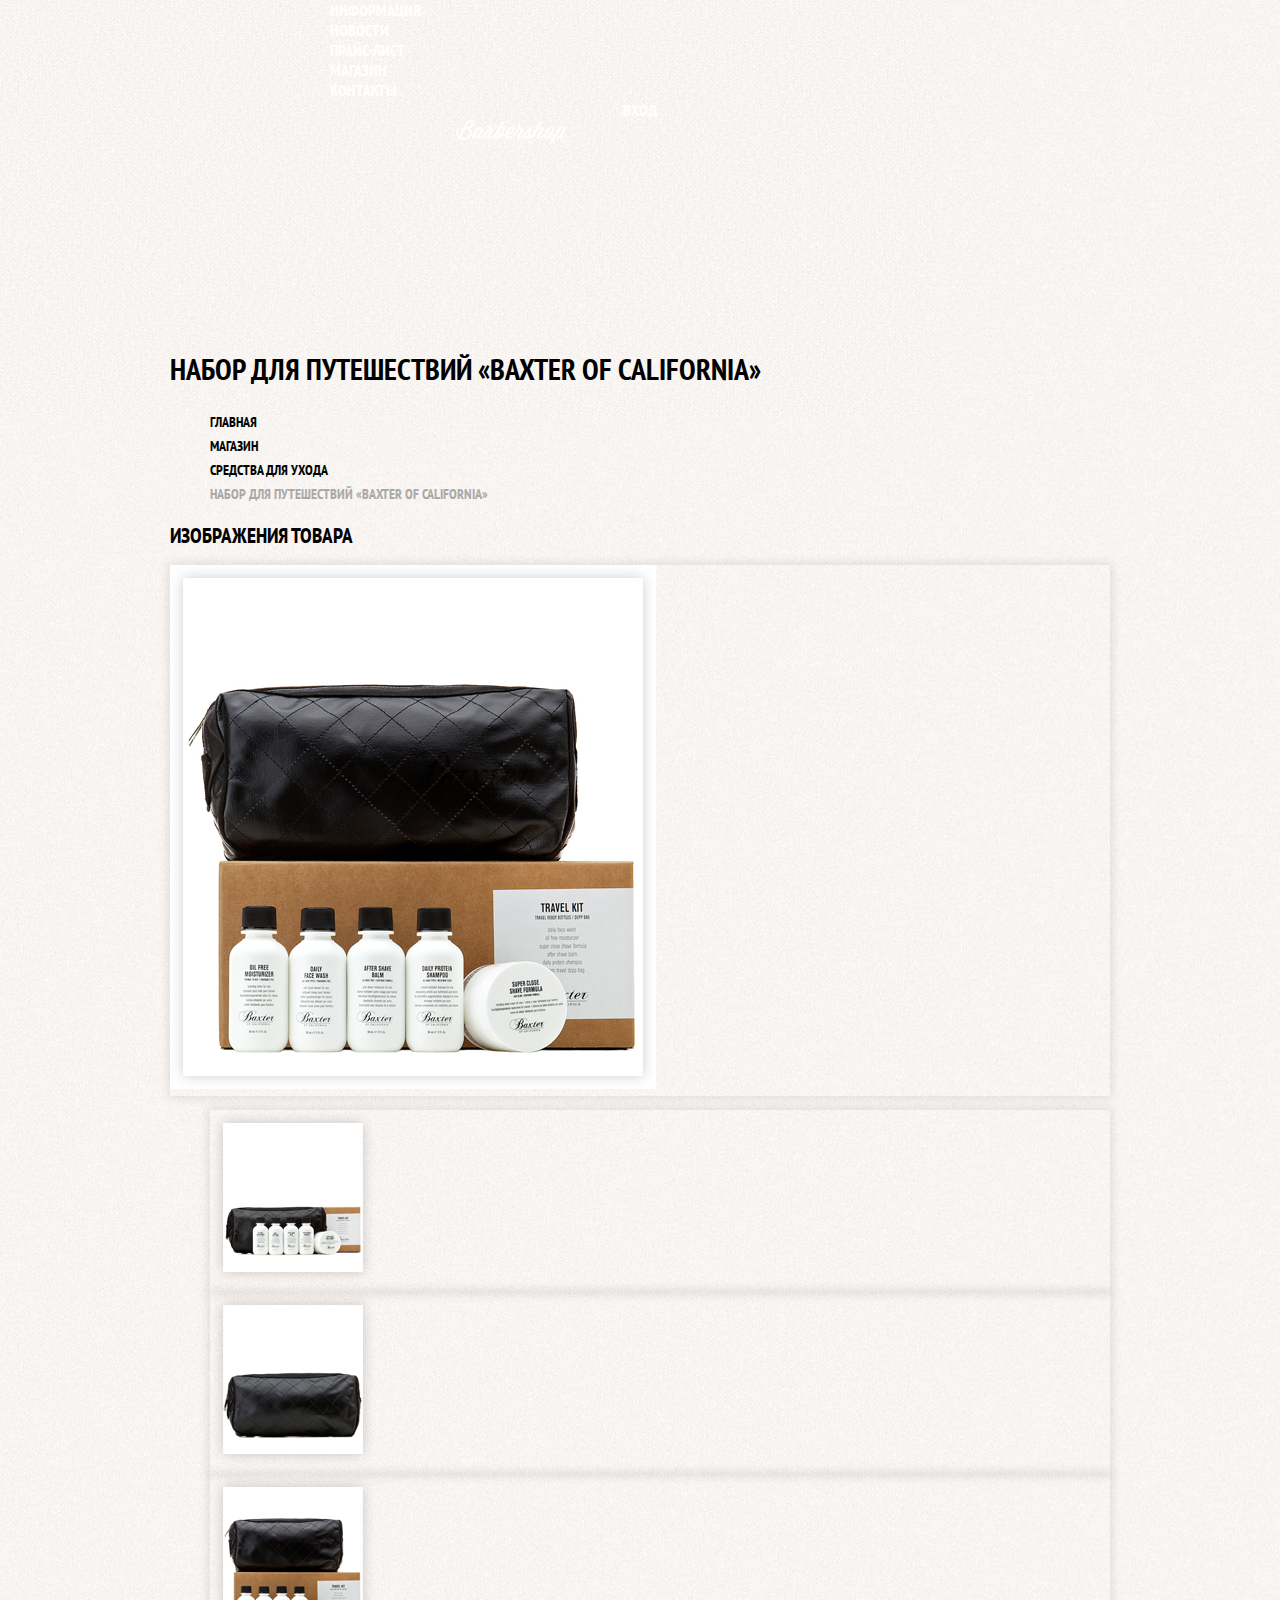
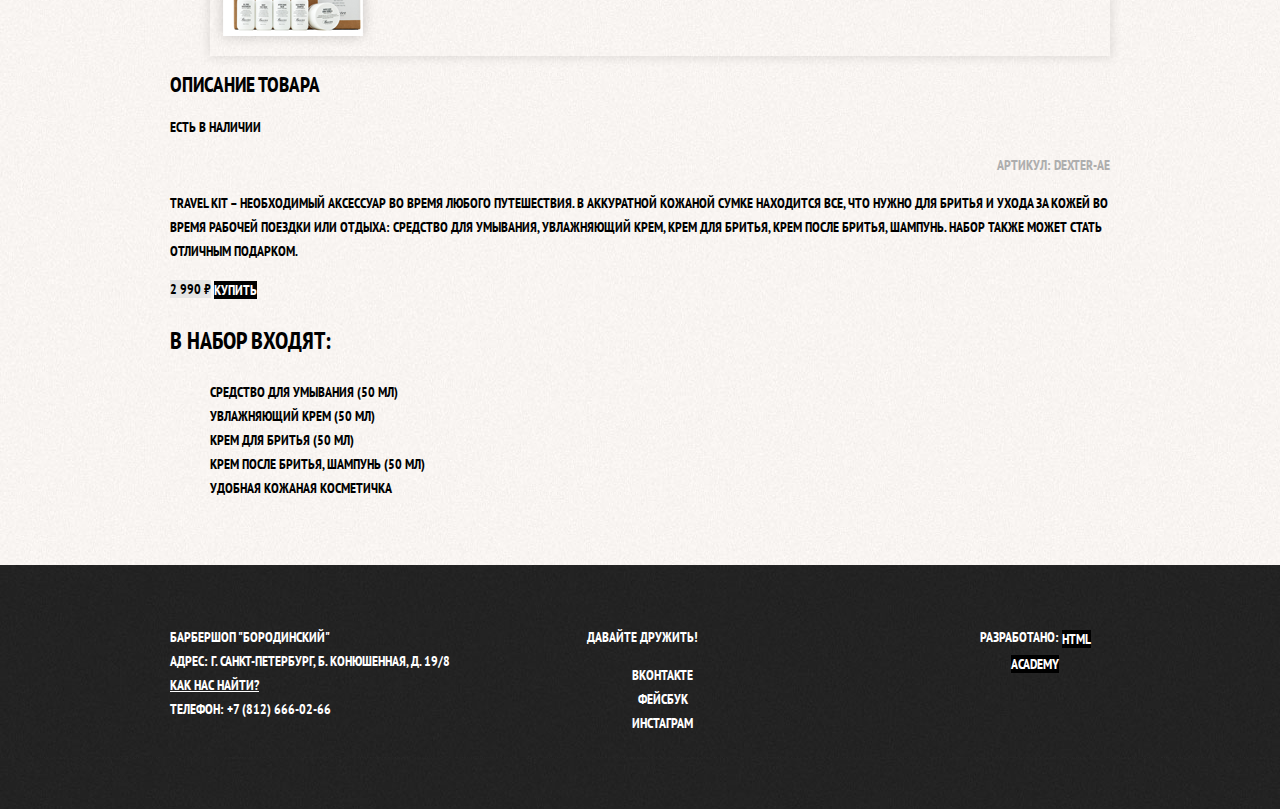
==== commit c4836c23: "Update catalog-item.html" ====
--- a/catalog-item.html
+++ b/catalog-item.html
@@ -43,12 +43,12 @@
 				<section class="product-photos">
 					<h2 class="visually-hidden">Изображения товара</h2>
 					<p class="product-photo-full">
-						<img src="img/product-big.jpg" width="486" height="524" alt="Фото всего набора">
+						<img src="img/product-big.png" width="486" height="524" alt="Фото всего набора">
 					</p>
 					<ul class="product-photo-preview">
-						<li><img src="img/product-small-1.jpg" width="166" height="175" alt="Фото в анфас"></li>
-						<li><img src="img/product-small-2.jpg" width="166" height="175" alt="Фото в профиль"></li>
-						<li><img src="img/product-small-3.jpg" width="166" height="175" alt="Фото отдельной части"></li>
+						<li><img src="img/product-small-1.png" width="166" height="175" alt="Фото в анфас"></li>
+						<li><img src="img/product-small-2.png" width="166" height="175" alt="Фото в профиль"></li>
+						<li><img src="img/product-small-3.png" width="166" height="175" alt="Фото отдельной части"></li>
 					</ul>
 				</section>
 
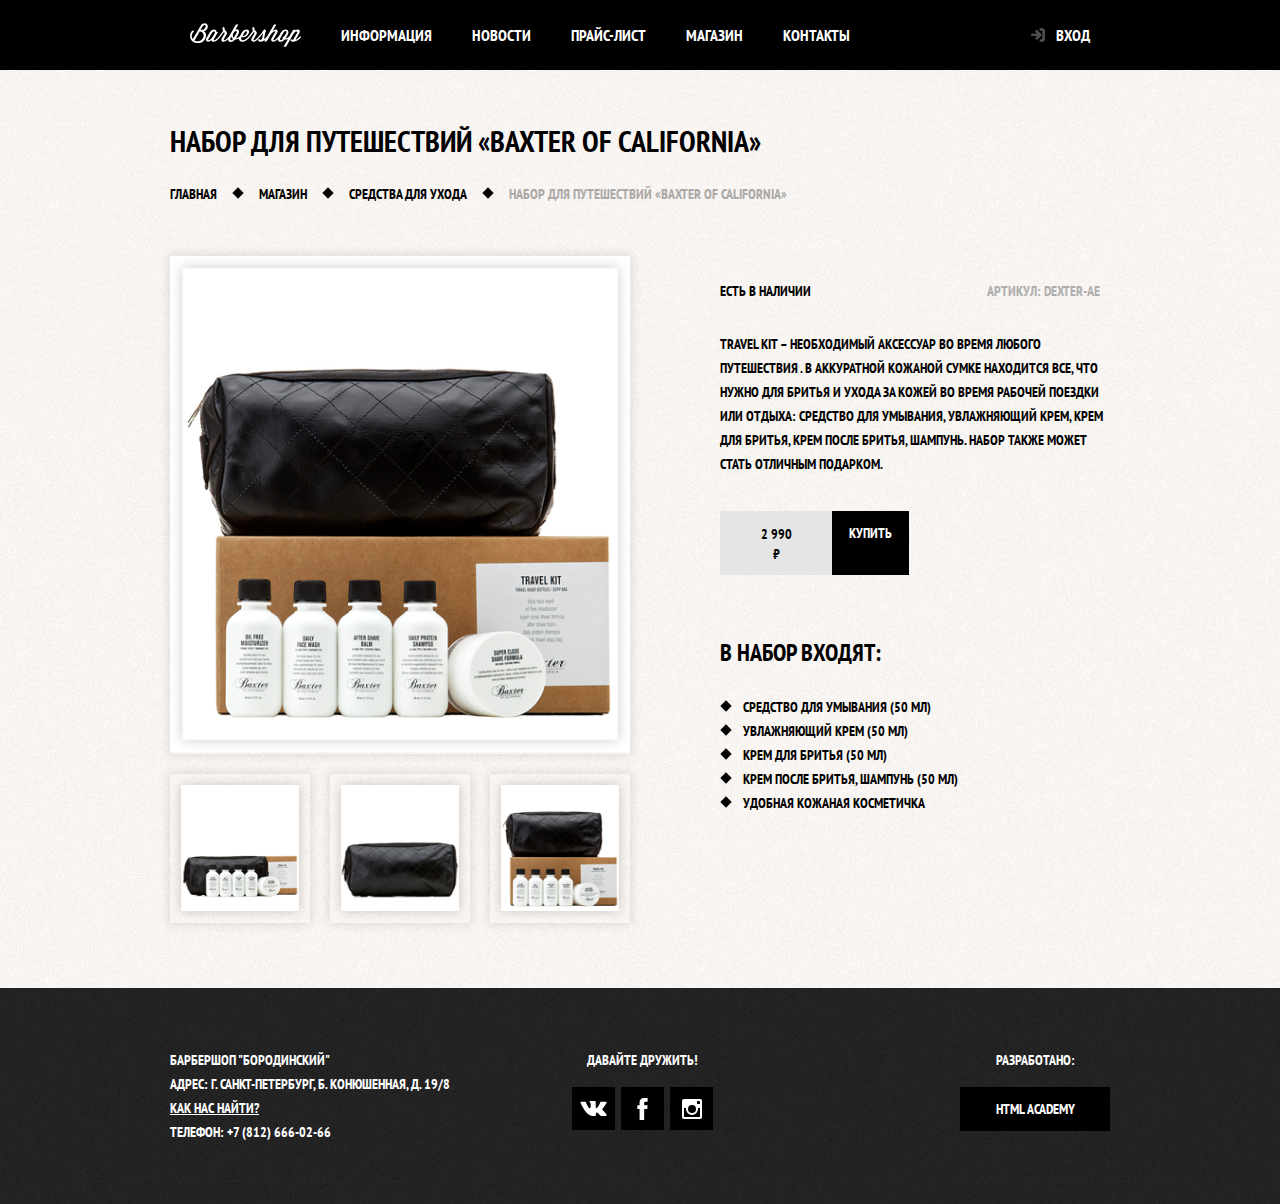
==== commit d413ffaf: "Update style.css" ====
--- a/catalog-item.html
+++ b/catalog-item.html
@@ -40,6 +40,7 @@
 			</ul>
 
 			<div class="catalog-columns">
+
 				<section class="product-photos">
 					<h2 class="visually-hidden">Изображения товара</h2>
 					<p class="product-photo-full">
@@ -54,9 +55,14 @@
 
 				<section class="product-info">
 					<h2 class="visually-hidden">Описание товара</h2>
-					<p class="product-availability">Есть в наличии</p>
-					<p class="product-article">Артикул: dexter-ae</p>
-					<p class="product-text">Travel Kit – необходимый аксессуар во время любого путешествия. В аккуратной кожаной сумке находится все, что нужно для бритья и ухода за кожей во время рабочей поездки или отдыха: средство для умывания, увлажняющий крем, крем для бритья, крем после бритья, шампунь. Набор также может стать отличным подарком.</p>
+					<div class="product-description">
+						<p class="product-availability">Есть в наличии</p>
+						<p class="product-article">Артикул: dexter-ae</p>
+					</div>
+					<p class="product-text">Travel Kit – необходимый аксессуар во время любого путешествия
+						. В аккуратной кожаной сумке находится все, что нужно для бритья и ухода за кожей во
+						время рабочей поездки или отдыха: средство для умывания, увлажняющий крем, крем для
+						бритья, крем после бритья, шампунь. Набор также может стать отличным подарком.</p>
 					<p class="product-price">
 						<b>2 990 ₽</b>
 						<a class="button" href="#">Купить</a>
@@ -84,9 +90,24 @@
 				<div class="footer-social">
 					<b>Давайте дружить!</b>
 					<ul>
-						<li><a class="social-button" href="#">Вконтакте</a></li>
-						<li><a class="social-button" href="#">Фейсбук</a></li>
-						<li><a class="social-button" href="#">Инстаграм</a></li>
+						<li><a class="social-button" href="#"><span class="visually-hidden">Вконтакте</span>
+							<svg xmlns="http://www.w3.org/2000/svg" width="27" height="15" viewBox="0 0 26.14 14.91">
+	          		<path d="M26 13.47l-.09-.17a13.55 13.55 0 0 0-2.6-3q-.87-.83-1.1-1.12A1 1 0 0 1 22 8a10.27 10.27 0 0 1 1.22-1.78l.88-1.16q2.35-3.13 2-4L26 .94a.8.8 0 0 0-.4-.22 2.14 2.14 0 0 0-.87 0h-3.92a.51.51 0 0 0-.27 0h-.3a.6.6 0 0 0-.15.14.93.93 0 0 0-.14.24 22.22 22.22 0 0 1-1.46 3.06q-.5.84-.93 1.46a7 7 0 0 1-.71.91 4.94 4.94 0 0 1-.52.47q-.23.18-.35.15l-.23-.05a.9.9 0 0 1-.31-.33 1.49 1.49 0 0 1-.16-.53v-.55-.65-.57-1.12-1-.75a3.14 3.14 0 0 0 0-.62 2.12 2.12 0 0 0-.14-.44.73.73 0 0 0-.28-.33 1.57 1.57 0 0 0-.46-.18A9 9 0 0 0 12.57 0a8.93 8.93 0 0 0-3.25.33 1.83 1.83 0 0 0-.52.41q-.25.3-.07.33a1.67 1.67 0 0 1 1.16.59l.08.16a2.6 2.6 0 0 1 .19.63 6.32 6.32 0 0 1 .12 1 10.59 10.59 0 0 1 0 1.7q-.07.71-.13 1.1a2.21 2.21 0 0 1-.18.64 2.69 2.69 0 0 1-.16.3l-.07.07a1 1 0 0 1-.37.07.86.86 0 0 1-.46-.19 3.27 3.27 0 0 1-.56-.52 7 7 0 0 1-.66-.93q-.37-.6-.76-1.42l-.22-.39q-.2-.38-.56-1.11t-.62-1.43A.9.9 0 0 0 5.2.9h-.07a.93.93 0 0 0-.22-.16A1.44 1.44 0 0 0 4.6.65L.87.68A1 1 0 0 0 .1.94L0 1a.44.44 0 0 0 0 .22 1.08 1.08 0 0 0 .08.37Q.9 3.53 1.86 5.31t1.66 2.87Q4.23 9.27 5 10.24t1 1.24l.37.41.34.33a8.06 8.06 0 0 0 1 .78 16.34 16.34 0 0 0 1.4.9 7.6 7.6 0 0 0 1.79.72 6.19 6.19 0 0 0 2 .22h1.57a1.08 1.08 0 0 0 .72-.3l.05-.07a.9.9 0 0 0 .1-.25 1.38 1.38 0 0 0 0-.37 4.48 4.48 0 0 1 .09-1.05 2.77 2.77 0 0 1 .23-.71 1.74 1.74 0 0 1 .29-.4 1.19 1.19 0 0 1 .23-.2h.11a.86.86 0 0 1 .77.21 4.52 4.52 0 0 1 .83.79q.39.47.93 1.05a6.41 6.41 0 0 0 1 .87l.27.16a3.31 3.31 0 0 0 .71.3 1.53 1.53 0 0 0 .76.07l3.48-.05a1.58 1.58 0 0 0 .8-.17.68.68 0 0 0 .34-.37 1.06 1.06 0 0 0 0-.46 1.71 1.71 0 0 0-.1-.36z" fill="#fff">
+          			</path>
+        			</svg>
+						</a></li>
+						<li><a class="social-button" href="#"><span class="visually-hidden">Фейсбук</span>
+							<svg xmlns="http://www.w3.org/2000/svg" width="19" height="22" viewBox="0 0 10.15 21.74">
+          			<path d="M3.34 1.12A4.77 4.77 0 0 1 6.53 0h3.61v3.81H7.81a1.07 1.07 0 0 0-1.09.83v2.55h3.42c-.08 1.23-.24 2.45-.41 3.67h-3v10.87H2.21V10.86H0V7.21h2.19V3.66a3.83 3.83 0 0 1 1.15-2.54z" fill="#fff">
+          			</path>
+        			</svg>
+						</a></li>
+						<li><a class="social-button" href="#"><span class="visually-hidden">Инстаграм</span>
+							<svg xmlns="http://www.w3.org/2000/svg" width="20" height="20" viewBox="0 0 20 20">
+          			<path d="M18 0H2a2 2 0 0 0-2 2v16a2 2 0 0 0 2 2h16a2 2 0 0 0 2-2V2a2 2 0 0 0-2-2zm-8 6a4 4 0 1 1-4 4 4 4 0 0 1 4-4zM2.5 18a.47.47 0 0 1-.5-.5V9h2.1a3.4 3.4 0 0 0-.1 1 6 6 0 1 0 12 0 3.4 3.4 0 0 0-.1-1H18v8.5a.47.47 0 0 1-.5.5zM18 4.5a.47.47 0 0 1-.5.5h-2a.47.47 0 0 1-.5-.5v-2a.47.47 0 0 1 .5-.5h2a.47.47 0 0 1 .5.5z" fill="#fff">
+          			</path>
+        			</svg>
+						</a></li>
 					</ul>
 				</div>
 				<p class="footer-copyright">
--- a/css/style.css
+++ b/css/style.css
@@ -19,6 +19,29 @@
   text-decoration: none;
 }
 
+img {
+  max-width: 100%;
+  height: auto;
+}
+
+.visually-hidden:not(:focus):not(:active),
+input[type="checkbox"].visually-hidden,
+input[type="radio"].visually-hidden {
+  position: absolute;
+
+  width: 1px;
+  height: 1px;
+  margin: -1px;
+  border: 0;
+  padding: 0;
+
+  white-space: nowrap;
+
+  clip-path: inset(100%);
+  clip: rect(0 0 0 0);
+  overflow: hidden;
+}
+
 .inner-page {
   color: #000000;
 
@@ -32,9 +55,18 @@
   margin-bottom: 75px;
 }
 
+.inner-page .main-header {
+  margin-bottom: 50px;
+
+  background-color: #000000;
+}
+
 .button {
+  display: inline-block;
+  margin-right: 16px;
+  padding: 10px 30px;
+
   font: inherit;
-
   text-align: center;
   color: #ffffff;
   vertical-align: middle;
@@ -50,6 +82,13 @@
   background-color: #663d15;
 }
 
+.button.disabled,
+.button:disabled {
+  cursor: default;
+  opacity: 0.5;
+  background-color: #000000;
+}
+
 .main-navigation {
   display: flex;
   flex-direction: column;
@@ -60,6 +99,12 @@
   color: #ffffff;
 
   background-color: transparent;
+}
+
+.inner-page .main-navigation {
+  display: flex;
+  align-items: flex-start;
+  flex-direction: row;
 }
 
 .main-header-logo {
@@ -68,6 +113,14 @@
   height: 153px;
 }
 
+.inner-page .main-header-logo {
+  order: 0;
+
+  width: 111px;
+  height: 24px;
+  padding: 23px 20px;
+}
+
 .main-navigation-wrapper {
   width: 100%;
   margin-bottom: 60px;
@@ -89,15 +142,26 @@
 }
 
 .site-navigation {
+  display: flex;
+  flex-wrap: wrap;
   width: 620px;
 }
 
 .user-navigation {
+  display: flex;
   max-width: 140px;
+}
+
+.inner-page .user-navigation {
+  margin-left: auto;
 }
 
 .site-navigation a,
 .user-navigation a {
+  display: block;
+  padding: 25px 20px;
+
+  vertical-align: middle;
   color: #ffffff;
 }
 
@@ -108,6 +172,35 @@
   background-color: #242424;
 }
 
+.user-navigation .login-link {
+  position: relative;
+  padding-left: 50px;
+}
+
+.login-link::before {
+  content: "";
+
+  position: absolute;
+  top: 27px;
+  left: 24px;
+
+  width: 16px;
+  height: 18px;
+
+  background-image: url("../img/login.svg");
+  background-repeat: no-repeat;
+  background-position: 0 0;
+
+  opacity: 0.3;
+}
+
+.login-link:hover::before,
+.login-link:focus::before,
+.login-link:active::before {
+  opacity: 1;
+}
+
+
 .container {
   width: 940px;
   margin: 0 auto;
@@ -129,12 +222,38 @@
 
 .feature-item {
   width: 300px;
+
   text-align: center;
 }
 
 .feature-item h3 {
+  position: relative;
+
+  margin: 0;
+  margin-bottom: 60px;
+
   font-size: 30px;
   line-height: 42px;
+}
+
+.feature-item h3::after {
+  content: "";
+
+  position: absolute;
+  bottom: -30px;
+  left: 50%;
+
+  width: 20px;
+  height: 20px;
+  margin-left: -10px;
+
+  background-color: #ffffff;
+
+  transform: rotate(45deg);
+}
+
+.feature-item p {
+  margin: 0 10px;
 }
 
 .index-columns {
@@ -146,12 +265,17 @@
   color: #000000;
 
   background-color: #f8f5f2;
-  background-image: url("../img/pattern-light.jpg");
-  background-position: 0 0;
-  background-repeat: repeat;
+  background-image:
+    url("../img/line.png"),
+    url("../img/pattern-light.jpg");
+  background-position: center, 0 0;
+  background-repeat: no-repeat, repeat;
 }
 
 .index-columns h2 {
+  margin: 0;
+  margin-bottom: 25px;
+
   font-size: 30px;
   line-height: 42px;
 }
@@ -161,7 +285,19 @@
 }
 
 .news-list {
+  margin: 0;
+  margin-bottom: 25px;
+  padding: 0;
+
   list-style: none;
+}
+
+.news-item {
+  margin-bottom: 25px;
+}
+
+.news-item p {
+  margin: 0;
 }
 
 .news-item time {
@@ -172,20 +308,86 @@
   width: 300px;
 }
 
+.gallery-container {
+  position: relative;
+
+  height: 260px;
+}
+
 .gallery-content {
+  height: 164px;
+  margin: 0;
+
   background-color: #cccccc;
   border: 7px solid #ffffff;
 }
 
+.gallery-content img {
+  width: 286px;
+  height: 164px;
+}
+
+.gallery-button {
+  box-sizing: border-box;
+  position: absolute;
+  bottom: 0;
+
+  width: 140px;
+  margin: 0;
+}
+
+.gallery-button-back {
+  left: 0;
+}
+
+.gallery-button-next {
+  right: 0;
+}
+
 .contacts {
   width: 380px;
 }
 
+.contacts p {
+  margin: 0;
+  margin-bottom: 25px;
+}
+
 .appointment {
   width: 300px;
 }
 
+.appointment-info {
+  margin: 0;
+  margin-bottom: 15px;
+}
+
+.appointment-form {
+  display: flex;
+  flex-wrap: wrap;
+  justify-content: space-between;
+}
+
+.appointment-item {
+  width: 140px;
+  margin: 0;
+  margin-bottom: 10px;
+}
+
+.appointment-item label {
+  display: block;
+  margin-bottom: 9px;
+  margin-left: 15px;
+}
+
 .appointment-item input {
+  box-sizing: border-box;
+  width: 140px;
+  padding-top: 8px;
+  padding-left: 15px;
+  padding-right: 15px;
+  padding-bottom: 7px;
+
   font: inherit;
 
   background-color: transparent;
@@ -194,6 +396,13 @@
 
 .appointment-item input:focus {
   border-color: #663d15;
+}
+
+.appointment .button {
+  display: block;
+  width: 100%;
+  margin-top: 10px;
+  margin-right: 0;
 }
 
 .page-title {
@@ -202,7 +411,39 @@
 }
 
 .breadcrumbs {
+  display: flex;
+  justify-content: flex-start;
+  flex-wrap: wrap;
+  padding: 0;
+  margin: 0;
+  margin-bottom: 50px;
+
   list-style: none;
+}
+
+.breadcrumbs li {
+  position: relative;
+
+  margin-right: 42px;
+}
+
+.breadcrumbs li:last-child {
+  margin-right: 0;
+}
+
+
+.breadcrumbs li::after {
+  content: "";
+
+  position: absolute;
+  top: 7px;
+  right: -25px;
+
+  width: 8px;
+  height: 8px;
+
+  background-color: #000000;
+  transform: rotate(45deg);
 }
 
 .breadcrumbs a {
@@ -218,18 +459,58 @@
   color: #aba9a7;
 }
 
+.breadcrumbs-current::after {
+  display: none;
+}
+
+.catalog-columns {
+  display: flex;
+  justify-content: space-between;
+}
+
+.filters {
+  width: 180px;
+}
+
 .filter fieldset {
+  padding: 0;
+  margin: 0;
+  margin-bottom: 30px;
+
   border: none;
 }
 
+.filter fieldset:first-child {
+  margin-bottom: 35px;
+}
+
 .filter legend {
+  margin-bottom: 26px;
+
   font-size: 24px;
   line-height: 30px;
 }
 
 .filter ul {
+  padding: 0;
+  margin: 0;
+
   list-style: none;
   line-height: 18px;
+}
+
+.filter-option {
+  margin-bottom: 19px;
+  padding-left: 45px;
+}
+
+.filter-option label {
+  position: relative;
+
+  display: block;
+
+  cursor: pointer;
+  user-select: none;
 }
 
 .filter-input:hover + label,
@@ -237,39 +518,138 @@
   color: #663d15;
 }
 
+.filter-input-checkbox + label::before {
+  content: "";
+  position: absolute;
+  left: -42px;
+  top: 0;
+
+  width: 16px;
+  height: 16px;
+
+  border: 2px solid #000000;
+}
+
+.filter-input-checkbox:checked + label::after {
+  content: "";
+
+  position: absolute;
+  top: 4px;
+  left: -38px;
+
+  width: 12px;
+  height: 12px;
+
+  background-image: url("../img/cross.svg");
+  background-repeat: no-repeat;
+  background-position: 0 0;
+}
+
+.filter-input-radio + label::before {
+  content: "";
+
+  position: absolute;
+  left: -42px;
+  top: -1px;
+
+  width: 16px;
+  height: 16px;
+
+  border: 2px solid #000000;
+  border-radius: 50%;
+}
+
+.filter-input-radio:checked + label::after {
+  content: "";
+
+  position: absolute;
+  top: 5px;
+  left: -36px;
+
+  width: 8px;
+  height: 8px;
+
+  background-color: #000000;
+  border-radius: 50%;
+}
+
 .filter-input:disabled + label {
   color: #000000;
 
   opacity: 0.5;
 }
 
+.catalog {
+  width: 700px;
+}
+
 .catalog-list {
+  display: flex;
+  flex-wrap: wrap;
+  padding: 0;
+  margin: 0;
+  margin-bottom: 25px;
+
   list-style: none;
 }
 
 .catalog-item {
+  width: 220px;
+  margin-bottom: 20px;
+  margin-right: 20px;
+
   background-color: #f8f8f8;
   box-shadow: 0 0 10px rgba(0, 0, 0, 0.1);
 }
 
+.catalog-item:nth-child(3n) {
+  margin-right: 0;
+}
+
 .catalog-item:hover {
   box-shadow: 0 0 10px rgba(0, 0, 0, 0.2);
 }
 
 .catalog-item a {
+  display: flex;
+  flex-direction: column;
+
   color: #000000;
 }
 
 .catalog-item h3 {
+  order: 1;
+  margin-top: 17px;
+  margin-bottom: 12px;
+  margin-left: 16px;
+  margin-right: 15px;
+
   font-size: 14px;
   line-height: 18px;
 }
 
 .catalog-category {
+  display: block;
+
   text-transform: none;
 }
 
+.catalog-item-image {
+  width: 220px;
+  height: 165px;
+  margin: 0;
+}
+
+.catalog-item-price {
+  display: flex;
+  margin: 15px;
+  margin-top: 0;
+}
+
 .catalog-item-price b {
+  width: 112px;
+  padding: 13px 25px 11px;
+
   font-size: 14px;
   line-height: 20px;
   text-align: center;
@@ -278,15 +658,36 @@
 }
 
 .catalog-item-price .button {
+  width: 50px;
+  padding: 13px 18px 11px;
+  margin-right: 0;
+
   line-height: 20px;
   color: #ffffff;
 }
 
 .pagination-list {
+  display: flex;
+  flex-wrap: wrap;
+
+  padding: 0;
+  margin: 0;
+
   list-style: none;
 }
 
+.pagination-item {
+  margin-right: 5px;
+}
+
+.pagination-item:last-child {
+  margin-right: 0;
+}
+
 .pagination-item a {
+  display: block;
+  padding: 10px 19px;
+
   color: #ffffff;
 
   background-color: #000000;
@@ -313,15 +714,47 @@
 }
 
 .product-photo-preview {
+  display: flex;
+  padding: 0;
+  margin: 0;
+
   list-style: none;
 }
 
+.product-photos {
+  width: 460px;
+}
+
 .product-photo-preview li {
+  width: 140px;
+  height: 149px;
+  margin-right: 20px;
+
   box-shadow: 0 0 10px 2px rgba(0, 0, 0, 0.1);
 }
 
+.product-photo-preview li:nth-child(3n) {
+  margin-right: 0;
+}
+
 .product-photo-full {
+  width: 460px;
+  height: 498px;
+  margin: 0;
+  margin-bottom: 20px;
+
   box-shadow: 0 0 10px 2px rgba(0, 0, 0, 0.1);
+}
+
+.product-description {
+  display: flex;
+  justify-content: space-between;
+  padding-right: 10px;
+  margin-bottom: 29px;
+}
+
+.product-description p {
+  width: 200px;
 }
 
 .product-article {
@@ -330,19 +763,77 @@
 }
 
 .product-price b {
+  width: 112px;
+  padding-top: 13px;
+  padding-left: 36px;
+  padding-right: 36px;
+  padding-bottom: 11px;
+
   line-height: 20px;
   text-align: center;
 
   background-color: #e5e5e5;
+
+  box-sizing: border-box;
+}
+
+.product-price .button {
+  padding-left: 17px;
+  padding-right: 17px;
+}
+
+.product-info {
+  width: 390px;
+  padding-top: 23px;
+}
+
+.product-info p {
+  margin: 0;
 }
 
 .product-info h3 {
+  margin: 0;
+  margin-bottom: 27px;
+
   font-size: 24px;
   line-height: 30px;
 }
 
+.product-info .product-text {
+  margin-bottom: 35px;
+}
+
+.product-info .product-price {
+  display: flex;
+  margin-bottom: 63px;
+}
+
 .product-info ul {
+  margin: 0;
+  padding: 0;
+
   list-style: none;
+}
+
+.product-info li {
+  position: relative;
+
+  padding-left: 23px;
+}
+
+.product-info li::before {
+  content: "";
+
+  position: absolute;
+  top: 7px;
+  left: 2px;
+
+  width: 8px;
+  height: 8px;
+
+  background-color: #000000;
+
+  transform: rotate(45deg);
 }
 
 .main-footer {
@@ -384,11 +875,39 @@
 }
 
 .footer-social ul {
+  display: flex;
+  flex-wrap: wrap;
+  justify-content: space-between;
+  width: 141px;
+  margin: 0 auto;
+  padding: 0;
+
   list-style: none;
 }
 
+.footer-social b {
+  display: block;
+  margin-bottom: 15px;
+}
+
 .social-button {
-  color: #ffffff;
+  display: flex;
+  align-items: center;
+  justify-content: center;
+  width: 43px;
+  height: 43px;
+
+  background-color: #000000;
+}
+
+.social-button:hover,
+.social-button:focus {
+  background-color: #ffffff;
+}
+
+.social-button:hover path,
+.social-button:focus path {
+  fill: #000000;
 }
 
 .footer-copyright {
@@ -396,6 +915,16 @@
   margin: 0;
   margin-left: auto;
   text-align: center;
+}
+
+.footer-copyright .button {
+  display: block;
+  margin-right: 0;
+}
+
+.footer-copyright b {
+  display: block;
+  margin-bottom: 15px;
 }
 
 .footer-copyright .button:hover,
